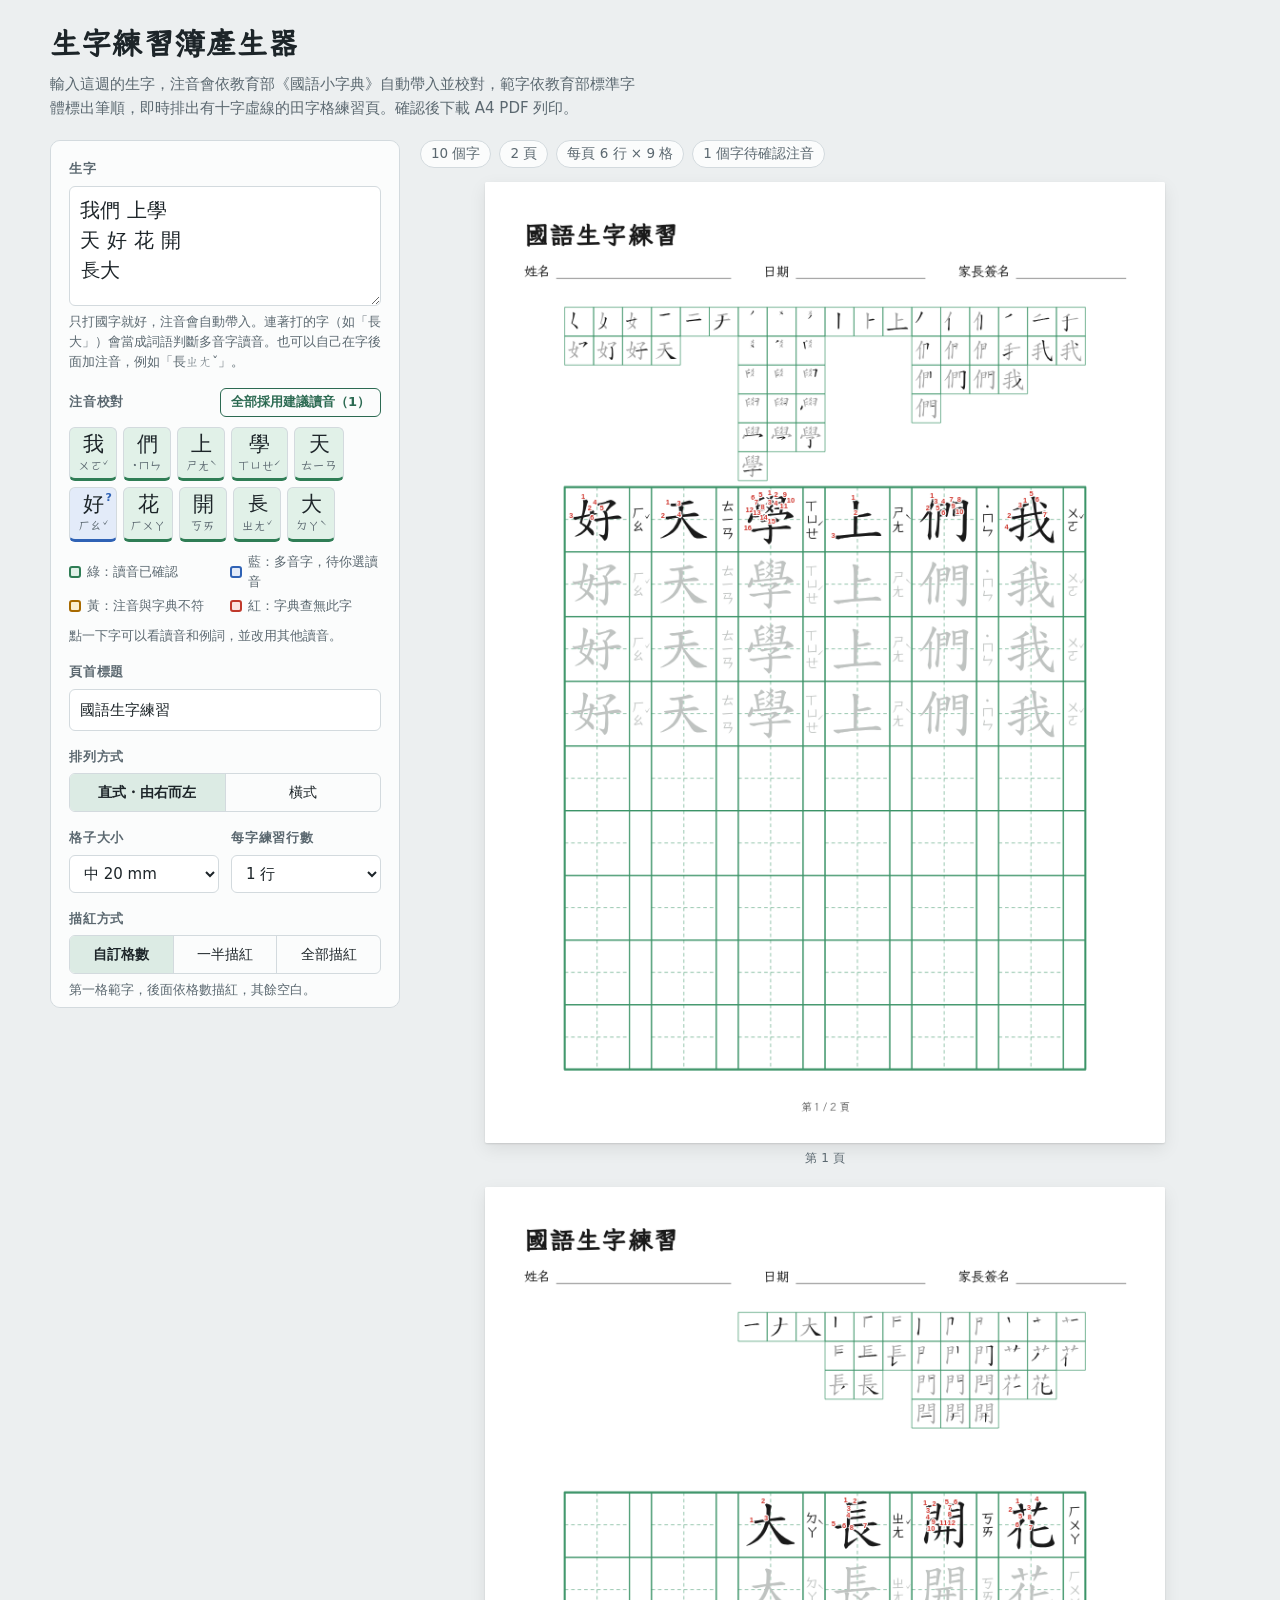
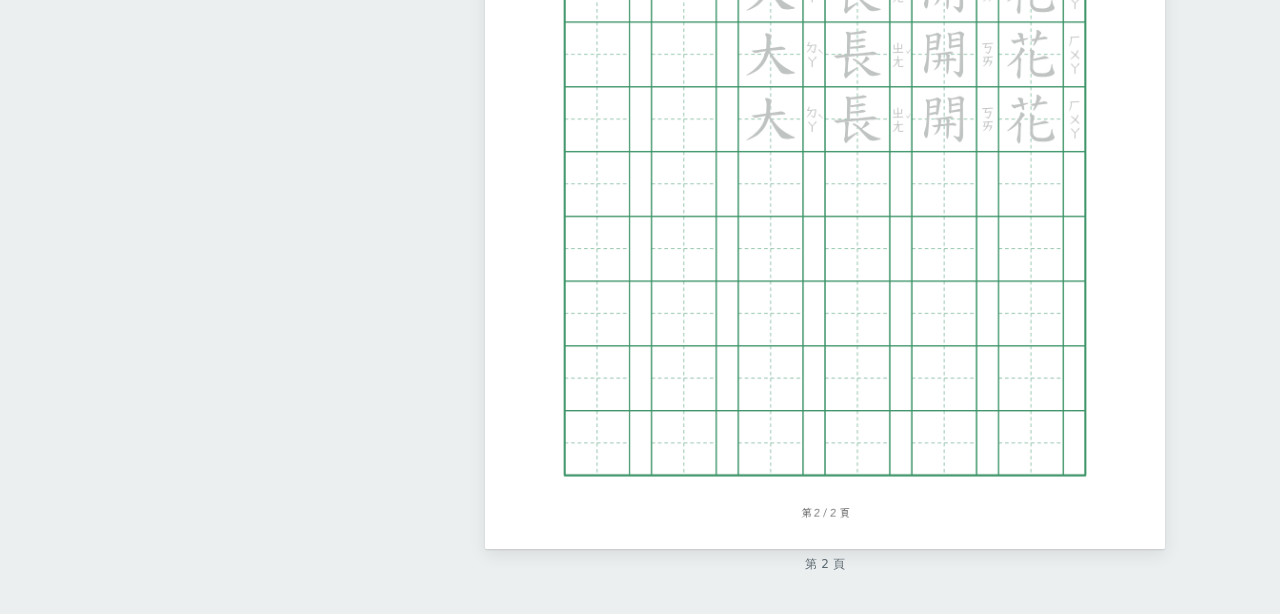
==== docs/index.html @ 9a00b160 "生字練習簿產生器：田字格、注音校對、筆順、離線 PWA - src/shengzi.html：頁面原始碼（田字格、描紅、注音校對、筆順、PDF/列印） - docs/：GitHub Pages 網站，" ====
<!doctype html>
<html lang="zh-Hant">
<head>
<meta charset="utf-8">
<meta name="viewport" content="width=device-width,initial-scale=1,viewport-fit=cover">
<title>生字練習簿產生器</title>
<meta name="theme-color" content="#2c6a52">
<meta name="description" content="輸入生字即自動校對注音並標出教育部標準筆順，產生田字格生字練習簿，可下載 PDF 列印。">
<link rel="manifest" href="manifest.webmanifest">
<link rel="icon" href="icons/icon-192.png">
<link rel="apple-touch-icon" href="icons/apple-touch-icon.png">
<meta name="apple-mobile-web-app-capable" content="yes">
<meta name="apple-mobile-web-app-title" content="生字練習簿">
<style>:root{color-scheme:light;padding-top:env(safe-area-inset-top,0px);padding-bottom:env(safe-area-inset-bottom,0px)}body{margin:0;font:14px system-ui,sans-serif}img{max-width:100%}[hidden]{display:none!important}</style>
<style>
@font-face{font-family:"LXGW WenKai TC";font-weight:400;src:url([data-uri]) format("woff2");unicode-range:U+9577}
@font-face{font-family:"LXGW WenKai TC";font-weight:400;src:url([data-uri]) format("woff2");unicode-range:U+570b}
@font-face{font-family:"LXGW WenKai TC";font-weight:400;src:url([data-uri]) format("woff2");unicode-range:U+8a9e}
@font-face{font-family:"LXGW WenKai TC";font-weight:400;src:url([data-uri]) format("woff2");unicode-range:U+59d3}
@font-face{font-family:"LXGW WenKai TC";font-weight:400;src:url([data-uri]) format("woff2");unicode-range:U+5668}
@font-face{font-family:"LXGW WenKai TC";font-weight:400;src:url([data-uri]) format("woff2");unicode-range:U+5b57,U+671f,U+7b2c}
@font-face{font-family:"LXGW WenKai TC";font-weight:400;src:url([data-uri]) format("woff2");unicode-range:U+540d,U+5bb6,U+751f}
@font-face{font-family:"LXGW WenKai TC";font-weight:400;src:url([data-uri]) format("woff2");unicode-range:U+20,U+2f,U+30,U+31,U+32,U+33,U+34,U+35,U+36,U+37,U+38,U+39,U+65e5}
@font-face{font-family:"LXGW WenKai TC";font-weight:400;src:url([data-uri]) format("woff2");unicode-range:U+9801}
@font-face{font-family:"LXGW WenKai TC";font-weight:400;src:url([data-uri]) format("woff2");unicode-range:U+7fd2}
@font-face{font-family:"LXGW WenKai TC";font-weight:400;src:url([data-uri]) format("woff2");unicode-range:U+7df4}
@font-face{font-family:"LXGW WenKai TC";font-weight:400;src:url([data-uri]) format("woff2");unicode-range:U+7c3d}
@font-face{font-family:"LXGW WenKai TC";font-weight:400;src:url([data-uri]) format("woff2");unicode-range:U+7522}
@font-face{font-family:"LXGW WenKai TC";font-weight:400;src:url([data-uri]) format("woff2");unicode-range:U+3127,U+3128,U+3129}
@font-face{font-family:"LXGW WenKai TC";font-weight:400;src:url([data-uri]) format("woff2");unicode-range:U+3105,U+3106,U+3107,U+3108,U+3109,U+310a,U+310b,U+310c,U+310d,U+310e,U+310f,U+3110,U+3111,U+3112,U+3113,U+3114,U+3115,U+3116,U+3117,U+3118,U+3119,U+311a,U+311b,U+311c,U+311d,U+311e,U+311f,U+3120,U+3121,U+3122,U+3123,U+3124,U+3125,U+3126}
@font-face{font-family:"LXGW WenKai TC";font-weight:400;src:url([data-uri]) format("woff2");unicode-range:U+2c7,U+2ca,U+2cb,U+2d9}
</style>
</head>
<body>
<style>
/* Layout: sticky settings panel on the left, stack of A4 page previews on the right; stacks to one column on phones */
:root {
  --bg: #eceff0;
  --panel: #fbfcfc;
  --ink: #1d2529;
  --muted: #5b6870;
  --line: #d3dade;
  --field: #ffffff;
  --accent: #2c6a52;
  --accent-ink: #ffffff;
  --accent-soft: #dcebe4;
  --warn: #9a4b1c;
  --ok: #2f7d55; --ok-soft: #e1f1e8;
  --poly: #2f62b5; --poly-soft: #e3ebf9;
  --mis: #a86a00; --mis-soft: #fbefd2;
  --bad: #c0392b; --bad-soft: #fbe3e0;
  --font-display: "LXGW WenKai TC", "BiauKai", "DFKai-SB", "KaiTi", serif;
  --font-body: "Noto Sans TC", "PingFang TC", "Microsoft JhengHei", system-ui, sans-serif;
}
@media (prefers-color-scheme: dark) {
  :root:not([data-theme="light"]) {
    --bg: #12171a; --panel: #1b2226; --ink: #e3e9ec; --muted: #9aa8b0; --line: #313b41;
    --field: #141a1d; --accent: #7cc3a3; --accent-ink: #0d1a14; --accent-soft: #23362e; --warn: #e3a172;
    --ok: #6cc596; --ok-soft: #1d3428; --poly: #84aaf0; --poly-soft: #1e2a40;
    --mis: #e8b44c; --mis-soft: #3a2f17; --bad: #f08a7e; --bad-soft: #3d2220;
    color-scheme: dark;
  }
}
:root[data-theme="dark"] {
  --bg: #12171a; --panel: #1b2226; --ink: #e3e9ec; --muted: #9aa8b0; --line: #313b41;
  --field: #141a1d; --accent: #7cc3a3; --accent-ink: #0d1a14; --accent-soft: #23362e; --warn: #e3a172;
  --ok: #6cc596; --ok-soft: #1d3428; --poly: #84aaf0; --poly-soft: #1e2a40;
  --mis: #e8b44c; --mis-soft: #3a2f17; --bad: #f08a7e; --bad-soft: #3d2220;
  color-scheme: dark;
}
* { box-sizing: border-box; }
body {
  background: var(--bg); color: var(--ink); font-family: var(--font-body); font-size: 15px; line-height: 1.6;
  padding-left: max(16px, env(safe-area-inset-left, 0px));
  padding-right: max(16px, env(safe-area-inset-right, 0px));
  padding-block: 20px 40px;
}
a { color: var(--accent); }
.wrap { max-width: 1180px; margin: 0 auto; display: flex; flex-direction: column; gap: 20px; }
header h1 { font-family: var(--font-display); font-size: 30px; font-weight: 700; margin: 0; letter-spacing: 0.04em; text-wrap: balance; }
header p { margin: 4px 0 0; color: var(--muted); max-width: 62ch; }
.layout { display: grid; grid-template-columns: 1fr; gap: 20px; align-items: start; }
@media (min-width: 900px) {
  .layout { grid-template-columns: 350px minmax(0, 1fr); }
  .panel { position: sticky; top: calc(env(safe-area-inset-top, 0px) + 16px); max-height: calc(100vh - 32px); overflow-y: auto; }
}
.panel { background: var(--panel); border: 1px solid var(--line); border-radius: 10px; padding: 18px; display: flex; flex-direction: column; gap: 16px; min-width: 0; }
.field { display: flex; flex-direction: column; gap: 6px; min-width: 0; }
.label { font-size: 13px; font-weight: 700; color: var(--muted); letter-spacing: 0.06em; }
.label-row { display: flex; justify-content: space-between; align-items: baseline; gap: 8px; }
.hint { font-size: 12.5px; color: var(--muted); margin: 0; }
textarea, input[type="text"], input[type="number"], select {
  font: inherit; color: var(--ink); background: var(--field); border: 1px solid var(--line); border-radius: 6px; padding: 8px 10px; width: 100%;
}
textarea { font-family: var(--font-display); font-size: 20px; line-height: 1.5; min-height: 120px; resize: vertical; }
textarea:focus-visible, input:focus-visible, select:focus-visible, button:focus-visible, .seg label:focus-within { outline: 2px solid var(--accent); outline-offset: 2px; }
.row2 { display: grid; grid-template-columns: 1fr 1fr; gap: 12px; }
.seg { display: flex; border: 1px solid var(--line); border-radius: 6px; overflow: hidden; }
.seg label { flex: 1; text-align: center; padding: 7px 4px; cursor: pointer; font-size: 14px; display: flex; align-items: center; justify-content: center; gap: 6px; }
.seg label + label { border-left: 1px solid var(--line); }
.seg input { position: absolute; opacity: 0; pointer-events: none; }
.seg label:has(input:checked) { background: var(--accent-soft); color: var(--ink); font-weight: 700; }
.dot { width: 11px; height: 11px; border-radius: 50%; display: inline-block; }
.check { display: flex; align-items: center; gap: 8px; cursor: pointer; font-size: 14px; }
.check input { width: 17px; height: 17px; accent-color: var(--accent); }
.btn {
  font: inherit; font-weight: 700; background: var(--accent); color: var(--accent-ink); border: 0; border-radius: 8px; padding: 11px 14px; cursor: pointer; font-size: 15px;
}
.btn:disabled { opacity: 0.55; cursor: progress; }
.actions { display: flex; gap: 10px; }
.actions .btn { flex: 1; }
.btn-alt { background: transparent; color: var(--accent); border: 1.5px solid var(--accent); }
#print-root { display: none; }
@media print {
  @page { size: A4; margin: 0; }
  :root, body { padding: 0 !important; margin: 0 !important; background: #ffffff !important; }
  .wrap { display: none !important; }
  #print-root { display: block; }
  #print-root img { display: block; width: 210mm; height: 297mm; }
  #print-root img:not(:last-child) { break-after: page; }
}
.btn-line { font: inherit; font-size: 13px; font-weight: 700; color: var(--accent); background: transparent; border: 1px solid var(--accent); border-radius: 6px; padding: 3px 10px; cursor: pointer; }
#dlmsg { font-size: 13px; margin: 0; min-height: 1.2em; color: var(--muted); }
#dlmsg.err { color: var(--warn); }

.s-ok { --st: var(--ok); --st-soft: var(--ok-soft); }
.s-poly { --st: var(--poly); --st-soft: var(--poly-soft); }
.s-mis { --st: var(--mis); --st-soft: var(--mis-soft); }
.s-bad { --st: var(--bad); --st-soft: var(--bad-soft); }
.checkbox-area { display: flex; flex-direction: column; gap: 10px; }
.zchips { display: flex; flex-wrap: wrap; gap: 6px; }
.zc {
  position: relative; display: inline-flex; flex-direction: column; align-items: center; min-width: 48px; padding: 4px 6px 3px;
  background: var(--st-soft); color: var(--ink); border: 1px solid var(--line); border-bottom: 3px solid var(--st); border-radius: 6px; cursor: pointer; font: inherit;
}
.zc b { font-family: var(--font-display); font-size: 21px; font-weight: 400; line-height: 1.2; }
.zc small { font-family: var(--font-display); font-size: 11.5px; color: var(--muted); min-height: 1.2em; }
.zc i { position: absolute; top: 1px; right: 4px; font-style: normal; font-size: 11px; font-weight: 700; color: var(--st); }
.zc[aria-pressed="true"] { outline: 2px solid var(--st); outline-offset: 1px; }
.legend { display: grid; grid-template-columns: 1fr 1fr; gap: 4px 10px; font-size: 12.5px; color: var(--muted); }
.legend span { display: flex; align-items: center; gap: 6px; }
.sw { width: 12px; height: 12px; border-radius: 3px; background: var(--st-soft); border: 2px solid var(--st); flex: none; }
.detail { border: 1px solid var(--line); border-left: 4px solid var(--st); border-radius: 6px; padding: 10px 12px; display: flex; flex-direction: column; gap: 8px; background: var(--field); }
.detail-head { display: flex; align-items: center; gap: 10px; }
.detail-head b { font-family: var(--font-display); font-size: 34px; font-weight: 400; line-height: 1; }
.detail-head strong { color: var(--st); font-size: 14px; }
.detail p { margin: 0; font-size: 13.5px; }
.readings { display: flex; flex-direction: column; gap: 6px; }
.rd { display: flex; align-items: baseline; gap: 10px; text-align: left; font: inherit; font-size: 13px; color: var(--ink); background: transparent; border: 1px solid var(--line); border-radius: 6px; padding: 6px 10px; cursor: pointer; }
.rd span:first-child { font-family: var(--font-display); font-size: 17px; min-width: 4.5em; }
.rd span:last-child { color: var(--muted); }
.rd.on { border-color: var(--st); background: var(--st-soft); font-weight: 700; }
.credit { font-size: 11.5px; color: var(--muted); margin: 0; }

.notice { margin: 0; padding: 10px 12px; border-radius: 8px; background: var(--mis-soft); color: var(--ink); font-size: 14px; border: 1px solid var(--line); }
.notice.err { background: var(--bad-soft); border-color: var(--bad); }
.tabs { display: flex; gap: 6px; position: sticky; top: env(safe-area-inset-top, 0px); z-index: 5; background: var(--bg); padding-block: 8px; margin-block: -8px; }
.tabs button { flex: 1; font: inherit; font-size: 15px; font-weight: 700; color: var(--muted); background: var(--panel); border: 1px solid var(--line); border-radius: 8px; padding: 9px 8px; cursor: pointer; }
.tabs button[aria-pressed="true"] { color: var(--accent-ink); background: var(--accent); border-color: var(--accent); }
body::before { content: ""; position: fixed; inset: 0 0 auto; height: env(safe-area-inset-top, 0px); z-index: 10; background: var(--bg); }
@media (max-width: 899px) {
  .layout[data-view="panel"] .preview { display: none; }
  .layout[data-view="preview"] .panel { display: none; }
}
@media (min-width: 900px) { .tabs { display: none; } }
.preview { display: flex; flex-direction: column; gap: 14px; min-width: 0; }
.status { display: flex; flex-wrap: wrap; gap: 8px; align-items: center; font-size: 13.5px; color: var(--muted); }
.chip { background: var(--panel); border: 1px solid var(--line); border-radius: 999px; padding: 2px 10px; font-variant-numeric: tabular-nums; }
#pages { display: flex; flex-direction: column; gap: 18px; align-items: center; }
.sheet { width: 100%; max-width: 680px; display: flex; flex-direction: column; gap: 6px; }
.sheet canvas { width: 100%; height: auto; display: block; background: #ffffff; border-radius: 2px; box-shadow: 0 1px 2px rgba(0,0,0,0.12), 0 6px 18px rgba(0,0,0,0.08); }
.sheet span { font-size: 12px; color: var(--muted); text-align: center; font-variant-numeric: tabular-nums; }
</style>

<div class="wrap">
  <header>
    <h1>生字練習簿產生器</h1>
    <p>輸入這週的生字，注音會依教育部《國語小字典》自動帶入並校對，範字依教育部標準字體標出筆順，即時排出有十字虛線的田字格練習頁。確認後下載 A4 PDF 列印。</p>
  </header>

  <p class="notice" id="notice">正在載入…如果這段文字一直沒有消失，代表目前的開啟方式沒有執行頁面程式（例如手機或 App 內的檔案預覽）。請把檔案存到電腦，用 Chrome、Edge 或 Safari 開啟。</p>
  <script>
    window.addEventListener('error', e => showProblem(e.message || String(e.error)));
    window.addEventListener('unhandledrejection', e => showProblem(e.reason && e.reason.message || String(e.reason)));
    function showProblem(msg) {
      var n = document.getElementById('notice');
      n.hidden = false;
      n.className = 'notice err';
      n.textContent = '頁面發生錯誤，預覽可能無法顯示。請截圖這段訊息給我：' + msg + '（' + navigator.userAgent + '）';
    }
  </script>

  <nav class="tabs" id="tabs" aria-label="切換畫面">
    <button type="button" data-view="panel" aria-pressed="true">設定</button>
    <button type="button" data-view="preview" aria-pressed="false" id="tab-preview">預覽</button>
  </nav>

  <div class="layout" id="layout" data-view="panel">
    <aside class="panel">
      <div class="field">
        <label class="label" for="chars">生字</label>
        <textarea id="chars" spellcheck="false"></textarea>
        <p class="hint">只打國字就好，注音會自動帶入。連著打的字（如「長大」）會當成詞語判斷多音字讀音。也可以自己在字後面加注音，例如「長ㄓㄤˇ」。</p>
      </div>

      <div class="field checkbox-area" id="check-area">
        <div class="label-row">
          <span class="label">注音校對</span>
          <button class="btn-line" id="apply-all" type="button" hidden></button>
        </div>
        <div class="zchips" id="zchips"></div>
        <div class="detail" id="detail" hidden></div>
        <div class="legend">
          <span class="s-ok"><i class="sw"></i>綠：讀音已確認</span>
          <span class="s-poly"><i class="sw"></i>藍：多音字，待你選讀音</span>
          <span class="s-mis"><i class="sw"></i>黃：注音與字典不符</span>
          <span class="s-bad"><i class="sw"></i>紅：字典查無此字</span>
        </div>
        <p class="hint" id="dict-msg">點一下字可以看讀音和例詞，並改用其他讀音。</p>
      </div>

      <div class="field">
        <label class="label" for="title">頁首標題</label>
        <input id="title" type="text" value="國語生字練習">
      </div>

      <div class="field">
        <span class="label">排列方式</span>
        <div class="seg">
          <label><input type="radio" name="dir" value="v" id="dir-v" checked>直式・由右而左</label>
          <label><input type="radio" name="dir" value="h" id="dir-h">橫式</label>
        </div>
      </div>

      <div class="row2">
        <div class="field">
          <label class="label" for="size">格子大小</label>
          <select id="size">
            <option value="24">大 24 mm</option>
            <option value="20" selected>中 20 mm</option>
            <option value="16">小 16 mm</option>
          </select>
        </div>
        <div class="field">
          <label class="label" for="repeat">每字練習行數</label>
          <select id="repeat">
            <option value="1" selected>1 行</option>
            <option value="2">2 行</option>
            <option value="3">3 行</option>
          </select>
        </div>
      </div>

      <div class="field">
        <span class="label">描紅方式</span>
        <div class="seg">
          <label><input type="radio" name="tmode" value="custom" id="t-custom" checked>自訂格數</label>
          <label><input type="radio" name="tmode" value="half" id="t-half">一半描紅</label>
          <label><input type="radio" name="tmode" value="all" id="t-all">全部描紅</label>
        </div>
        <p class="hint" id="tmode-hint"></p>
      </div>

      <div class="field">
        <span class="label">筆順</span>
        <div class="seg">
          <label><input type="radio" name="stroke" value="none" id="k-none">不顯示</label>
          <label><input type="radio" name="stroke" value="num" id="k-num">標序號</label>
          <label><input type="radio" name="stroke" value="grid" id="k-grid">分解格</label>
          <label><input type="radio" name="stroke" value="both" id="k-both" checked>兩者</label>
        </div>
        <p class="hint" id="stroke-hint"></p>
      </div>

      <div class="row2">
        <div class="field" id="trace-field">
          <label class="label" for="trace">描紅格數</label>
          <input id="trace" type="number" min="0" max="12" value="3">
        </div>
        <div class="field">
          <span class="label">注音欄</span>
          <label class="check"><input type="checkbox" id="zhuyin" checked>附注音欄</label>
        </div>
      </div>

      <div class="field">
        <span class="label">格線顏色</span>
        <div class="seg">
          <label><input type="radio" name="color" value="green" id="c-green" checked><span class="dot" style="background:#3c9468"></span>綠</label>
          <label><input type="radio" name="color" value="red" id="c-red"><span class="dot" style="background:#cf5d55"></span>紅</label>
          <label><input type="radio" name="color" value="gray" id="c-gray"><span class="dot" style="background:#8a8f8c"></span>灰</label>
        </div>
      </div>

      <div class="actions">
        <button class="btn" id="pdf" type="button">下載 PDF（A4）</button>
        <button class="btn btn-alt" id="print" type="button" hidden>直接列印</button>
      </div>
      <p id="dlmsg" role="status"></p>
      <p class="credit">注音與例詞資料：教育部《國語小字典》開放資料（2026-09-29 版），依 <a href="https://language.moe.gov.tw/001/Upload/Files/site_content/M0001/respub/index.html" target="_blank" rel="noopener">CC BY-ND 3.0 TW</a> 授權使用。筆順資料：g0v <a href="https://github.com/g0v/zh-stroke-data" target="_blank" rel="noopener">zh-stroke-data</a>，取自教育部常用國字標準字體筆順學習網（CC0）。</p>
      <p class="hint" id="offline-msg" hidden></p>
    </aside>

    <section class="preview">
      <div class="status" id="status"></div>
      <div id="pages"></div>
    </section>
  </div>
</div>

<div id="print-root"></div>

<script src="vendor/jspdf.umd.min.js"></script>
<script>
const $ = id => document.getElementById(id);
const PAGE = { w: 210, h: 297, m: 12, head: 24, foot: 8 };
const GRID_COLORS = { green: '#3c9468', red: '#cf5d55', gray: '#8a8f8c' };
const MODEL_INK = '#1a1a1a';
const TRACE_INK = '#bfc3c1';
const KAI = '"LXGW WenKai TC","BiauKai","DFKai-SB","KaiTi",serif';
const SAMPLE = '我們 上學\n天 好 花 開\n長大';
const STORE_KEY = 'shengzi-v1';
const LOOKUP_URL = 'https://dict.concised.moe.edu.tw/search.jsp?md=1&word=';
const ORDER_INK = '#d0342c';
const DONE_INK = '#a6a6a6';
const NUM_FONT = '"Noto Sans TC",Arial,sans-serif';
const SHARDS = 200;
const GLYPH = 0.86;

const DICT_ZIP = 'data/dict_mini_2019_20260929.zip';
const OFFLINE = !!document.getElementById('data-dict-zip');

async function unzip(bytes, want) {
  const dv = new DataView(bytes.buffer, bytes.byteOffset, bytes.byteLength);
  let end = bytes.length - 22;
  while (end >= 0 && dv.getUint32(end, true) !== 0x06054b50) end--;
  if (end < 0) throw new Error('zip');
  const out = new Map();
  const dec = new TextDecoder();
  let p = dv.getUint32(end + 16, true);
  for (let i = dv.getUint16(end + 10, true); i > 0; i--) {
    const method = dv.getUint16(p + 10, true);
    const size = dv.getUint32(p + 20, true);
    const nameLen = dv.getUint16(p + 28, true);
    const local = dv.getUint32(p + 42, true);
    const name = dec.decode(bytes.subarray(p + 46, p + 46 + nameLen));
    p += 46 + nameLen + dv.getUint16(p + 30, true) + dv.getUint16(p + 32, true);
    if (!want(name)) continue;
    const start = local + 30 + dv.getUint16(local + 26, true) + dv.getUint16(local + 28, true);
    const data = bytes.subarray(start, start + size);
    out.set(name, method === 0 ? data
      : new Uint8Array(await new Response(new Blob([data]).stream().pipeThrough(new DecompressionStream('deflate-raw'))).arrayBuffer()));
  }
  return out;
}

async function readSheet(xlsx) {
  const files = await unzip(xlsx, n => n === 'xl/sharedStrings.xml' || n === 'xl/worksheets/sheet1.xml');
  const xml = n => new DOMParser().parseFromString(new TextDecoder().decode(files.get(n)), 'application/xml');
  const shared = [...xml('xl/sharedStrings.xml').getElementsByTagName('si')].map(si => si.textContent);
  const rows = [];
  for (const row of xml('xl/worksheets/sheet1.xml').getElementsByTagName('row')) {
    const r = {};
    for (const c of row.getElementsByTagName('c')) {
      const v = c.getElementsByTagName('v')[0];
      const text = c.getAttribute('t') === 's' ? shared[Number(v.textContent)] : c.textContent;
      r[c.getAttribute('r').replace(/\d+/g, '')] = text;
    }
    rows.push(r);
  }
  return rows.slice(1);
}

async function loadDict() {
  const e = document.getElementById('data-dict-zip');
  const bytes = e
    ? Uint8Array.from(atob(e.textContent.trim()), c => c.charCodeAt(0))
    : new Uint8Array(await (await fetch(DICT_ZIP).then(r => { if (!r.ok) throw new Error(r.status); return r; })).arrayBuffer());
  const outer = await unzip(bytes, n => n.endsWith('.xlsx'));
  return buildDict(await readSheet([...outer.values()][0]));
}

async function getJSON(id, url) {
  const e = document.getElementById(id);
  if (e) return JSON.parse(e.textContent);
  if (OFFLINE) return {};
  const r = await fetch(url);
  if (!r.ok) throw new Error(r.status);
  return r.json();
}

const shardData = new Map();
const shardPending = new Map();
let strokeFailed = false;
let strokeWait = null;
const pathCache = new Map();

function strokeOf(ch) {
  const d = shardData.get(ch.codePointAt(0) % SHARDS);
  return d ? (d[ch] || null) : undefined;
}

function loadStrokes(chars) {
  const ids = [...new Set(chars.map(c => c.codePointAt(0) % SHARDS))].filter(i => !shardData.has(i));
  return Promise.all(ids.map(i => {
    if (!shardPending.has(i)) {
      shardPending.set(i, getJSON('data-s' + i, `strokes/s${i}.json`)
        .then(j => { shardData.set(i, j); })
        .catch(() => { shardData.set(i, {}); strokeFailed = true; }));
    }
    return shardPending.get(i);
  }));
}

function path(d) {
  let p = pathCache.get(d);
  if (!p) { p = new Path2D(d); pathCache.set(d, p); }
  return p;
}

function drawStrokes(ctx, strokes, x, y, size, upto, ink, curInk) {
  const pad = size * (1 - GLYPH) / 2;
  const k = size * GLYPH / 1024;
  ctx.save();
  ctx.translate(x + pad, y + pad);
  ctx.scale(k, k);
  for (let i = 0; i < upto; i++) {
    ctx.fillStyle = curInk && i === upto - 1 ? curInk : ink;
    ctx.fill(path(strokes[i][0]));
  }
  ctx.restore();
}

function drawOrder(ctx, strokes, x, y, size) {
  const pad = size * (1 - GLYPH) / 2;
  const k = size * GLYPH / 1024;
  const fs = Math.max(size * 0.11, 1.8);
  ctx.font = `700 ${fs}px ${NUM_FONT}`;
  ctx.textAlign = 'center';
  ctx.textBaseline = 'middle';
  ctx.lineJoin = 'round';
  const placed = [];
  strokes.forEach(([, sx, sy], i) => {
    let px = x + pad + sx * k - fs * 0.35;
    const py = y + pad + sy * k - fs * 0.35;
    for (let t = 0; t < 4 && placed.some(([qx, qy]) => Math.hypot(qx - px, qy - py) < fs * 0.85); t++) px += fs * 0.85;
    placed.push([px, py]);
    ctx.lineWidth = fs * 0.32;
    ctx.strokeStyle = '#ffffff';
    ctx.strokeText(String(i + 1), px, py);
    ctx.fillStyle = ORDER_INK;
    ctx.fillText(String(i + 1), px, py);
  });
}

// #logic-start
const HAN = /[㐀-鿿豈-﫿]/;
const ZY = /[ㄅ-ㄯㆠ-ㆿˊˇˋ˙ˉ]/;
const TONES = 'ˊˇˋ';

function normZy(zy) {
  const s = [...zy.replace(/ˉ/g, '')];
  const tone = s.find(c => TONES.includes(c)) || '';
  const base = s.filter(c => !TONES.includes(c) && c !== '˙').join('');
  return base ? (s.includes('˙') ? '˙' : '') + base + tone : '';
}

function parse(text) {
  const items = [];
  let cur = null;
  for (let i = 0; i < text.length; i++) {
    const ch = text[i];
    if (HAN.test(ch)) { cur = { ch, pos: i, typed: '', zs: i + 1, ze: i + 1 }; items.push(cur); }
    else if (ZY.test(ch) && cur) { if (!cur.typed) cur.zs = i; cur.typed += ch; cur.ze = i + 1; }
  }
  return items;
}

function dictTokens(text) {
  return (text || '').split('&&').filter(Boolean).map(seg =>
    HAN.test(seg[0]) && /[ㄅ-ㄯ˙]/.test(seg[1] || '') ? [seg[0], normZy(seg.slice(1))] : [null, seg]);
}

function buildDict(rows) {
  const readings = new Map();
  const freq = new Map();
  const bigram = new Map();
  const bump = (m, k) => m.set(k, (m.get(k) || 0) + 1);
  for (const { A: ch, E: rawZy, F: expl } of rows) {
    if (!ch || !rawZy) continue;
    const zy = normZy(rawZy);
    const seq = dictTokens(expl);
    const plain = seq.map(([c, seg]) => c || seg).join('');
    const examples = [];
    for (const m of plain.matchAll(/「(.*?)」/g)) {
      const q = m[1].replace(/^[。，！？、 ]+|[。，！？、 ]+$/g, '');
      const n = [...q].length;
      if (q.includes(ch) && n > 1 && n <= 6 && !examples.includes(q)) examples.push(q);
      if (examples.length === 2) break;
    }
    if (!readings.has(ch)) readings.set(ch, new Map());
    if (!readings.get(ch).has(zy)) readings.get(ch).set(zy, examples);
    seq.forEach(([c, z], i) => {
      if (!c) return;
      bump(freq, c + z);
      const next = seq[i + 1];
      if (!next || !next[0]) return;
      const word = c + next[0];
      if (!bigram.has(word)) bigram.set(word, new Map());
      bump(bigram.get(word), '0' + z);
      bump(bigram.get(word), '1' + next[1]);
    });
  }

  const ordered = new Map();
  for (const [ch, r] of readings) {
    const zs = [...r.keys()].sort((x, y) => (freq.get(ch + y) || 0) - (freq.get(ch + x) || 0));
    ordered.set(ch, zs.map(zy => ({ zy, ex: r.get(zy).join('、') })));
  }
  const ctx = new Map();
  for (const [word, cnt] of bigram) {
    for (const pos of [0, 1]) {
      const c = word[pos];
      const rs = readings.get(c);
      if (!rs || rs.size < 2) continue;
      const votes = [...cnt].filter(([k]) => k[0] === String(pos) && rs.has(k.slice(1)))
        .map(([k, n]) => [n, k.slice(1)]).sort((x, y) => y[0] - x[0]);
      if (votes.length && (votes.length === 1 || votes[0][0] >= 2 * votes[1][0])) {
        if (!ctx.has(c)) ctx.set(c, new Map());
        ctx.get(c).set(word, votes[0][1]);
      }
    }
  }
  return {
    readings: ch => ordered.get(ch) || null,
    ctxReading: (ch, word) => ctx.get(ch)?.get(word) || null,
  };
}

function resolve(items, dict) {
  return items.map((it, i) => {
    const typed = normZy(it.typed);
    const base = { ...it, typedNorm: typed, readings: null, use: typed, status: 'none', note: '', suggest: '' };
    if (!dict) return base;
    const rs = dict.readings(it.ch);
    if (!rs) return { ...base, status: 'bad', note: '《國語小字典》查無此字，可能是簡體字、異體字或錯字。' };
    base.readings = rs;
    if (typed && rs.some(r => r.zy === typed)) return { ...base, status: 'ok', note: '注音與字典相符。' };

    let pick = null, word = '';
    if (rs.length > 1) {
      const next = items[i + 1], prev = items[i - 1];
      const words = [];
      if (next && next.pos === it.pos + 1) words.push(it.ch + next.ch);
      if (prev && prev.pos === it.pos - 1) words.push(prev.ch + it.ch);
      for (const w of words) { pick = dict.ctxReading(it.ch, w); if (pick) { word = w; break; } }
    }
    const suggest = pick || rs[0].zy;
    const why = pick ? `依詞語「${word}」判讀為 ${suggest}` : `先用最常見的讀音 ${suggest}`;

    if (typed) return { ...base, status: 'mis', suggest, note: `你輸入的「${typed}」不是字典裡的讀音。建議：${suggest}。` };
    if (rs.length === 1) return { ...base, status: 'ok', use: suggest, note: '只有一個讀音，已自動帶入。' };
    if (pick) return { ...base, status: 'ok', use: suggest, note: `多音字，${why}。` };
    return { ...base, status: 'poly', use: suggest, suggest, note: `多音字，單獨一個字無法判斷，${why}。請確認是不是這個讀音。` };
  });
}

function writeZy(text, item, zy) {
  return text.slice(0, item.zs) + zy + text.slice(item.ze);
}
// #logic-end

let DICT = null;
let dictState = 'loading';
let resolved = [];
let selected = -1;

function readOpts() {
  return {
    text: $('chars').value,
    title: $('title').value.trim(),
    vertical: $('dir-v').checked,
    cell: Number($('size').value),
    trace: Math.max(0, Math.min(12, Number($('trace').value) || 0)),
    traceMode: document.querySelector('input[name="tmode"]:checked').value,
    repeat: Number($('repeat').value),
    stroke: document.querySelector('input[name="stroke"]:checked').value,
    zhuyin: $('zhuyin').checked,
    color: document.querySelector('input[name="color"]:checked').value,
  };
}

function plan(o, items) {
  const strip = o.zhuyin ? o.cell * 0.34 : 0;
  const unitW = o.cell + strip;
  const areaW = PAGE.w - PAGE.m * 2;
  const areaH = PAGE.h - PAGE.m * 2 - PAGE.head - PAGE.foot;
  const g = { strip, unitW, b: 0, dH: 0, laneH: o.cell };
  const grid = o.stroke === 'grid' || o.stroke === 'both';
  const maxS = grid ? Math.max(0, ...items.map(r => strokeOf(r.ch)?.length || 0)) : 0;
  if (o.vertical) {
    if (maxS) { g.b = unitW / 3; g.dH = Math.ceil(maxS / 3) * g.b + 2; }
    g.lanes = Math.floor(areaW / unitW);
    g.len = Math.max(1, Math.floor((areaH - g.dH) / o.cell));
    g.gw = g.lanes * unitW;
    g.gh = g.dH + g.len * o.cell;
  } else {
    g.len = Math.floor(areaW / unitW);
    g.gw = g.len * unitW;
    if (maxS) { g.b = Math.min(o.cell * 0.42, g.gw / maxS); g.laneH = o.cell + g.b + 1.5; }
    g.lanes = Math.floor(areaH / g.laneH);
    g.gh = g.lanes * g.laneH;
  }
  g.x0 = PAGE.m + (areaW - g.gw) / 2;
  g.y0 = PAGE.m + PAGE.head + (areaH - g.gh) / 2;

  const lanes = [];
  for (const item of items) for (let r = 0; r < o.repeat; r++) lanes.push({ item, model: r === 0 });
  const pages = [];
  for (let i = 0; i < lanes.length; i += g.lanes) pages.push(lanes.slice(i, i + g.lanes));
  if (!pages.length) pages.push([]);
  g.pages = pages;
  g.count = items.length;
  return g;
}

function unitPos(o, g, lane, k) {
  if (o.vertical) return { x: g.x0 + g.gw - (lane + 1) * g.unitW, y: g.y0 + g.dH + k * o.cell };
  return { x: g.x0 + k * g.unitW, y: g.y0 + lane * g.laneH + g.laneH - o.cell };
}

function stepPos(o, g, lane, i) {
  if (o.vertical) return { x: g.x0 + g.gw - (lane + 1) * g.unitW + (i % 3) * g.b, y: g.y0 + Math.floor(i / 3) * g.b };
  return { x: g.x0 + i * g.b, y: g.y0 + lane * g.laneH };
}

function drawUnit(ctx, x, y, c, strip, color) {
  ctx.strokeStyle = color;
  ctx.setLineDash([]);
  ctx.lineWidth = 0.3;
  ctx.strokeRect(x, y, c, c);
  if (strip) ctx.strokeRect(x + c, y, strip, c);
  ctx.lineWidth = 0.16;
  ctx.setLineDash([1.1, 0.9]);
  ctx.beginPath();
  ctx.moveTo(x + c / 2, y); ctx.lineTo(x + c / 2, y + c);
  ctx.moveTo(x, y + c / 2); ctx.lineTo(x + c, y + c / 2);
  ctx.stroke();
  ctx.setLineDash([]);
}

function drawChar(ctx, ch, x, y, c, ink) {
  ctx.font = `${c * 0.8}px ${KAI}`;
  ctx.fillStyle = ink;
  ctx.textAlign = 'center';
  ctx.textBaseline = 'alphabetic';
  const ref = ctx.measureText('國');
  const off = (ref.actualBoundingBoxAscent - ref.actualBoundingBoxDescent) / 2;
  ctx.fillText(ch, x + c / 2, y + c / 2 + off);
}

function drawZhuyin(ctx, zy, x, y, c, strip, ink) {
  let light = false, tone = '';
  const syms = [];
  for (const z of zy) {
    if (z === '˙') light = true;
    else if (TONES.includes(z)) tone = z;
    else syms.push(z);
  }
  if (!syms.length) return;
  const n = syms.length + (light ? 0.7 : 0);
  const fs = Math.min(strip * 0.6, (c * 0.86) / n);
  const cx = x + c + strip * (tone ? 0.4 : 0.5);
  const top = y + c / 2 - (n * fs) / 2 + (light ? 0.7 * fs : 0) + fs / 2;
  ctx.fillStyle = ink;
  ctx.textAlign = 'center';
  ctx.textBaseline = 'middle';
  ctx.font = `${fs}px ${KAI}`;
  syms.forEach((z, i) => ctx.fillText(z, cx, top + i * fs));
  if (light) ctx.fillText('˙', cx, top - fs * 0.75);
  if (tone) {
    ctx.font = `${fs * 0.85}px ${KAI}`;
    const ty = syms.length > 1 ? top + (syms.length - 1.5) * fs : top - fs * 0.25;
    ctx.fillText(tone, x + c + strip * 0.82, ty);
  }
}

function drawHeader(ctx, o, pageNo, total) {
  ctx.fillStyle = MODEL_INK;
  ctx.textBaseline = 'alphabetic';
  ctx.textAlign = 'left';
  ctx.font = `700 7.5px ${KAI}`;
  ctx.fillText(o.title || '生字練習', PAGE.m, PAGE.m + 7);

  ctx.font = `4.2px ${KAI}`;
  ctx.strokeStyle = '#555';
  ctx.lineWidth = 0.2;
  const y = PAGE.m + 17;
  const fields = [['姓名', PAGE.m, 76], ['日期', 86, 136], ['家長簽名', 146, PAGE.w - PAGE.m]];
  for (const [label, x1, x2] of fields) {
    ctx.fillText(label, x1, y);
    const lx = x1 + ctx.measureText(label).width + 2;
    ctx.beginPath(); ctx.moveTo(lx, y + 0.8); ctx.lineTo(x2, y + 0.8); ctx.stroke();
  }

  ctx.textAlign = 'center';
  ctx.fillStyle = '#666';
  ctx.font = `3.4px ${KAI}`;
  ctx.fillText(`第 ${pageNo} / ${total} 頁`, PAGE.w / 2, PAGE.h - PAGE.m + 2);
}

function traceLimit(o, g) {
  if (o.traceMode === 'all') return g.len - 1;
  if (o.traceMode === 'half') return Math.ceil(g.len / 2) - 1;
  return o.trace;
}

function drawPage(ctx, o, g, pageIdx, s) {
  ctx.save();
  ctx.scale(s, s);
  ctx.fillStyle = '#ffffff';
  ctx.fillRect(0, 0, PAGE.w, PAGE.h);
  drawHeader(ctx, o, pageIdx + 1, g.pages.length);

  const color = GRID_COLORS[o.color];
  const lanes = g.pages[pageIdx];
  const limit = traceLimit(o, g);
  const numbers = o.stroke === 'num' || o.stroke === 'both';
  for (let lane = 0; lane < g.lanes; lane++) {
    const entry = lanes[lane];
    const strokes = entry && entry.model ? strokeOf(entry.item.ch) : null;
    for (let k = 0; k < g.len; k++) {
      const { x, y } = unitPos(o, g, lane, k);
      drawUnit(ctx, x, y, o.cell, g.strip, color);
      if (!entry || !entry.model || k > limit) continue;
      const ink = k === 0 ? MODEL_INK : TRACE_INK;
      if (strokes) drawStrokes(ctx, strokes, x, y, o.cell, strokes.length, ink);
      else drawChar(ctx, entry.item.ch, x, y, o.cell, ink);
      if (k === 0 && strokes && numbers) drawOrder(ctx, strokes, x, y, o.cell);
      if (g.strip && entry.item.use) drawZhuyin(ctx, entry.item.use, x, y, o.cell, g.strip, ink);
    }
    if (g.b && strokes) {
      strokes.forEach((_, i) => {
        const p = stepPos(o, g, lane, i);
        ctx.strokeStyle = color;
        ctx.lineWidth = 0.2;
        ctx.strokeRect(p.x, p.y, g.b, g.b);
        drawStrokes(ctx, strokes, p.x, p.y, g.b, i + 1, DONE_INK, MODEL_INK);
      });
    }
  }
  ctx.strokeStyle = color;
  ctx.lineWidth = 0.6;
  if (o.vertical) ctx.strokeRect(g.x0, g.y0 + g.dH, g.gw, g.len * o.cell);
  else for (let lane = 0; lane < g.lanes; lane++) ctx.strokeRect(g.x0, g.y0 + lane * g.laneH + g.laneH - o.cell, g.gw, o.cell);
  ctx.restore();
}

const TMODE_HINT = {
  custom: '第一格範字，後面依格數描紅，其餘空白。',
  half: '前半段是範字加描紅，後半段只有田字格。',
  all: '整行都有字，第一格範字，其餘全部描紅。',
};
const STROKE_HINT = {
  none: '範字照教育部標準字形畫，不標筆順。',
  num: '範字每一筆的起筆處標紅色序號。',
  grid: '每個字上方加一排小格，一筆一筆加上去，新加的一筆是黑色。',
  both: '範字標紅色序號，上方再加筆順分解格。',
};
const STATUS = {
  ok: { cls: 's-ok', label: '讀音已確認', mark: '' },
  poly: { cls: 's-poly', label: '多音字', mark: '?' },
  mis: { cls: 's-mis', label: '注音與字典不符', mark: '!' },
  bad: { cls: 's-bad', label: '字典查無此字', mark: '×' },
  none: { cls: '', label: '', mark: '' },
};

function el(tag, cls, text) {
  const e = document.createElement(tag);
  if (cls) e.className = cls;
  if (text != null) e.textContent = text;
  return e;
}

function renderCheck() {
  const host = $('zchips');
  host.replaceChildren();
  if (selected >= resolved.length) selected = -1;
  resolved.forEach((r, i) => {
    const st = STATUS[r.status];
    const b = el('button', 'zc ' + st.cls);
    b.type = 'button';
    b.setAttribute('aria-pressed', String(i === selected));
    b.title = st.label;
    b.append(el('b', '', r.ch), el('small', '', r.use || '—'));
    if (st.mark) b.append(el('i', '', st.mark));
    b.addEventListener('click', () => { selected = selected === i ? -1 : i; renderCheck(); });
    host.append(b);
  });

  const fixable = resolved.filter(r => r.status === 'poly' || r.status === 'mis');
  $('apply-all').hidden = !fixable.length;
  $('apply-all').textContent = `全部採用建議讀音（${fixable.length}）`;

  const msg = $('dict-msg');
  if (dictState === 'loading') msg.textContent = '字典載入中…';
  else if (dictState === 'failed') msg.textContent = '字典沒有載入，目前不會校對注音，只使用你輸入的注音。請重新整理頁面再試。';
  else if (!resolved.length) msg.textContent = '輸入生字後，這裡會列出每個字的注音校對結果。';
  else msg.textContent = '點一下字可以看讀音和例詞，並改用其他讀音。';

  renderDetail();
}

function renderDetail() {
  const box = $('detail');
  const r = resolved[selected];
  if (!r || r.status === 'none') { box.hidden = true; return; }
  const st = STATUS[r.status];
  box.className = 'detail ' + st.cls;
  box.hidden = false;
  const head = el('div', 'detail-head');
  head.append(el('b', '', r.ch), el('strong', '', st.label));
  const st2 = strokeOf(r.ch);
  const strokeNote = st2 ? `筆順：共 ${st2.length} 畫。` : st2 === null ? '沒有筆順資料，範字改用字型顯示，不標筆順。' : '筆順資料載入中…';
  const parts = [head, el('p', '', r.note), el('p', '', strokeNote)];

  if (r.readings) {
    const list = el('div', 'readings');
    for (const rd of r.readings) {
      const b = el('button', 'rd' + (rd.zy === r.use ? ' on' : ''));
      b.type = 'button';
      b.append(el('span', '', rd.zy), el('span', '', rd.ex ? '例：' + rd.ex : ''));
      b.addEventListener('click', () => applyZy(selected, rd.zy));
      list.append(b);
    }
    parts.push(list);
  }
  const a = el('a', '', `到教育部《國語辭典簡編本》查「${r.ch}」`);
  a.href = LOOKUP_URL + encodeURIComponent(r.ch);
  a.target = '_blank';
  a.rel = 'noopener';
  const p = el('p');
  p.append(a);
  parts.push(p);
  box.replaceChildren(...parts);
}

function setText(text) {
  $('chars').value = text;
  schedule();
}

function applyZy(idx, zy) {
  const it = parse($('chars').value)[idx];
  if (!it) return;
  setText(writeZy($('chars').value, it, zy));
}

function applyAll() {
  let text = $('chars').value;
  const items = parse(text);
  for (let i = resolved.length - 1; i >= 0; i--) {
    const r = resolved[i];
    if ((r.status === 'poly' || r.status === 'mis') && items[i]) text = writeZy(text, items[i], r.suggest);
  }
  setText(text);
}

function renderPreview() {
  const o = readOpts();
  resolved = resolve(parse(o.text), DICT);
  if (!strokeWait && resolved.some(r => strokeOf(r.ch) === undefined)) {
    strokeWait = loadStrokes(resolved.map(r => r.ch)).finally(() => { strokeWait = null; renderPreview(); });
  }
  const g = plan(o, resolved);
  $('trace-field').hidden = o.traceMode !== 'custom';
  $('tmode-hint').textContent = TMODE_HINT[o.traceMode];
  $('stroke-hint').textContent = strokeFailed ? '部分筆順資料沒有載入，那些字改用字型顯示。請重新整理頁面再試。' : STROKE_HINT[o.stroke];
  renderCheck();

  const dpr = Math.min(window.devicePixelRatio || 1, 2);
  const s = 3.4 * dpr;
  const host = $('pages');
  host.replaceChildren();
  g.pages.forEach((_, i) => {
    const wrap = el('div', 'sheet');
    const cv = document.createElement('canvas');
    cv.width = Math.round(PAGE.w * s);
    cv.height = Math.round(PAGE.h * s);
    cv.setAttribute('aria-label', `練習簿第 ${i + 1} 頁預覽`);
    drawPage(cv.getContext('2d'), o, g, i, s);
    wrap.append(cv, el('span', '', `第 ${i + 1} 頁`));
    host.append(wrap);
  });

  const per = o.vertical ? `每頁 ${g.lanes} 行 × ${g.len} 格` : `每頁 ${g.lanes} 列 × ${g.len} 格`;
  const todo = resolved.filter(r => r.status !== 'ok' && r.status !== 'none').length;
  const noStroke = resolved.filter(r => strokeOf(r.ch) === null).length;
  const chips = g.count
    ? [`${g.count} 個字`, `${g.pages.length} 頁`, per, ...(todo ? [`${todo} 個字待確認注音`] : []), ...(noStroke ? [`${noStroke} 個字沒有筆順資料`] : [])]
    : ['尚未輸入生字，下方是空白練習頁', per];
  $('status').replaceChildren(...chips.map(t => el('span', 'chip', t)));
  $('tab-preview').textContent = `預覽（${g.pages.length} 頁）`;
}

async function ensureFonts() {
  const o = readOpts();
  const text = o.text + o.title + '國姓名日期家長簽名第頁生字練習ˊˇˋ˙' + resolved.map(r => r.use).join('');
  try { await document.fonts.load(`40px "LXGW WenKai TC"`, text); } catch (e) {}
}

let timer = 0;
function schedule() {
  clearTimeout(timer);
  timer = setTimeout(async () => { save(); renderPreview(); await ensureFonts(); renderPreview(); }, 120);
}

function save() {
  try { localStorage.setItem(STORE_KEY, JSON.stringify(readOpts())); } catch (e) {}
}

function restore() {
  let o = null;
  try { o = JSON.parse(localStorage.getItem(STORE_KEY)); } catch (e) {}
  $('chars').value = o?.text ?? SAMPLE;
  if (!o) return;
  $('title').value = o.title || '國語生字練習';
  $(o.vertical ? 'dir-v' : 'dir-h').checked = true;
  $('size').value = String(o.cell);
  $('trace').value = o.trace;
  const tm = $('t-' + (o.traceMode || 'custom')); if (tm) tm.checked = true;
  $('repeat').value = String(o.repeat);
  const sk = $('k-' + (o.stroke || 'both')); if (sk) sk.checked = true;
  $('zhuyin').checked = o.zhuyin;
  const c = $('c-' + o.color); if (c) c.checked = true;
}

const downloadsReady = window.claude?.use ? window.claude.use('downloads').catch(() => null) : Promise.resolve(null);
const CAN_PRINT = window.self === window.top;

function setMsg(text, isErr) {
  $('dlmsg').textContent = text;
  $('dlmsg').classList.toggle('err', !!isErr);
}

async function preparePages() {
  await ensureFonts();
  const o = readOpts();
  const items = resolve(parse(o.text), DICT);
  await loadStrokes(items.map(r => r.ch));
  return { o, g: plan(o, items) };
}

function* pageCanvases(o, g) {
  const s = 9;
  const cv = document.createElement('canvas');
  cv.width = PAGE.w * s;
  cv.height = PAGE.h * s;
  const ctx = cv.getContext('2d');
  for (let i = 0; i < g.pages.length; i++) {
    ctx.setTransform(1, 0, 0, 1, 0, 0);
    drawPage(ctx, o, g, i, s);
    yield cv;
  }
}

function saveBlob(blob, name) {
  const a = document.createElement('a');
  a.href = URL.createObjectURL(blob);
  a.download = name;
  document.body.append(a);
  a.click();
  a.remove();
  setTimeout(() => URL.revokeObjectURL(a.href), 10000);
}

async function exportPdf() {
  const btn = $('pdf');
  btn.disabled = true;
  setMsg('正在產生 PDF…');
  try {
    const downloads = await downloadsReady;
    if (!downloads && window.claude) { setMsg('這個檢視無法下載檔案，請在 claude.ai 開啟這個頁面。', true); return; }
    if (!window.jspdf) { setMsg('PDF 元件沒有載入，請重新整理頁面再試一次。', true); return; }
    const { o, g } = await preparePages();
    const doc = new window.jspdf.jsPDF({ unit: 'mm', format: 'a4', compress: true });
    let first = true;
    for (const cv of pageCanvases(o, g)) {
      if (!first) doc.addPage();
      first = false;
      doc.addImage(cv.toDataURL('image/png'), 'PNG', 0, 0, PAGE.w, PAGE.h, undefined, 'FAST');
    }
    const name = (o.title || '生字練習').replace(/[\\/:*?"<>|]/g, '') + '.pdf';
    const blob = doc.output('blob');
    if (downloads) await downloads.save({ filename: name, data: blob });
    else saveBlob(blob, name);
    setMsg(`已下載 ${name}，列印時請選「實際大小」或縮放 100%。`);
  } catch (e) {
    if (e?.code === 'declined') setMsg('已取消下載。');
    else if (e?.code === 'rate_limited') setMsg('下載視窗已經開著，請先處理那一個。', true);
    else setMsg('產生 PDF 失敗：' + (e?.message || e), true);
  } finally {
    btn.disabled = false;
  }
}

async function printPages() {
  const btn = $('print');
  btn.disabled = true;
  setMsg('正在準備列印…');
  try {
    const { o, g } = await preparePages();
    const imgs = [];
    for (const cv of pageCanvases(o, g)) {
      const img = new Image();
      img.src = cv.toDataURL('image/png');
      imgs.push(img);
    }
    await Promise.all(imgs.map(img => img.decode().catch(() => {})));
    $('print-root').replaceChildren(...imgs);
    setMsg('列印時請選 A4、邊界「無」、縮放 100%。');
    window.print();
  } catch (e) {
    setMsg('準備列印失敗：' + (e?.message || e), true);
  } finally {
    btn.disabled = false;
  }
}

restore();
document.querySelector('.panel').addEventListener('input', schedule);
document.querySelector('.panel').addEventListener('change', schedule);
$('pdf').addEventListener('click', exportPdf);
$('print').hidden = !CAN_PRINT;
$('print').addEventListener('click', printPages);
$('apply-all').addEventListener('click', applyAll);
$('tabs').addEventListener('click', e => {
  const b = e.target.closest('button[data-view]');
  if (!b) return;
  $('layout').dataset.view = b.dataset.view;
  for (const t of $('tabs').querySelectorAll('button')) t.setAttribute('aria-pressed', String(t === b));
  window.scrollTo({ top: 0 });
});
document.fonts?.addEventListener?.('loadingdone', () => renderPreview());
renderPreview();
$('notice').hidden = true;
ensureFonts().then(renderPreview);

loadDict()
  .then(d => { DICT = d; dictState = 'ready'; })
  .catch(() => { dictState = 'failed'; })
  .finally(() => { renderPreview(); ensureFonts().then(renderPreview); });
</script>
<script>
(function () {
  var msg = document.getElementById('offline-msg');
  if (!('serviceWorker' in navigator) || !msg) return;
  msg.hidden = false;
  msg.textContent = '正在下載離線資料（約 17 MB），完成前請保持連線…';
  navigator.serviceWorker.register('sw.js').catch(function () {
    msg.textContent = '這個瀏覽器無法啟用離線使用，連網時仍可正常使用。';
  });
  navigator.serviceWorker.ready.then(function () {
    msg.textContent = '已可離線使用。iPhone 請用 Safari 的「分享 → 加入主畫面」，之後從主畫面開啟。';
  });
})();
</script>
</body>
</html>
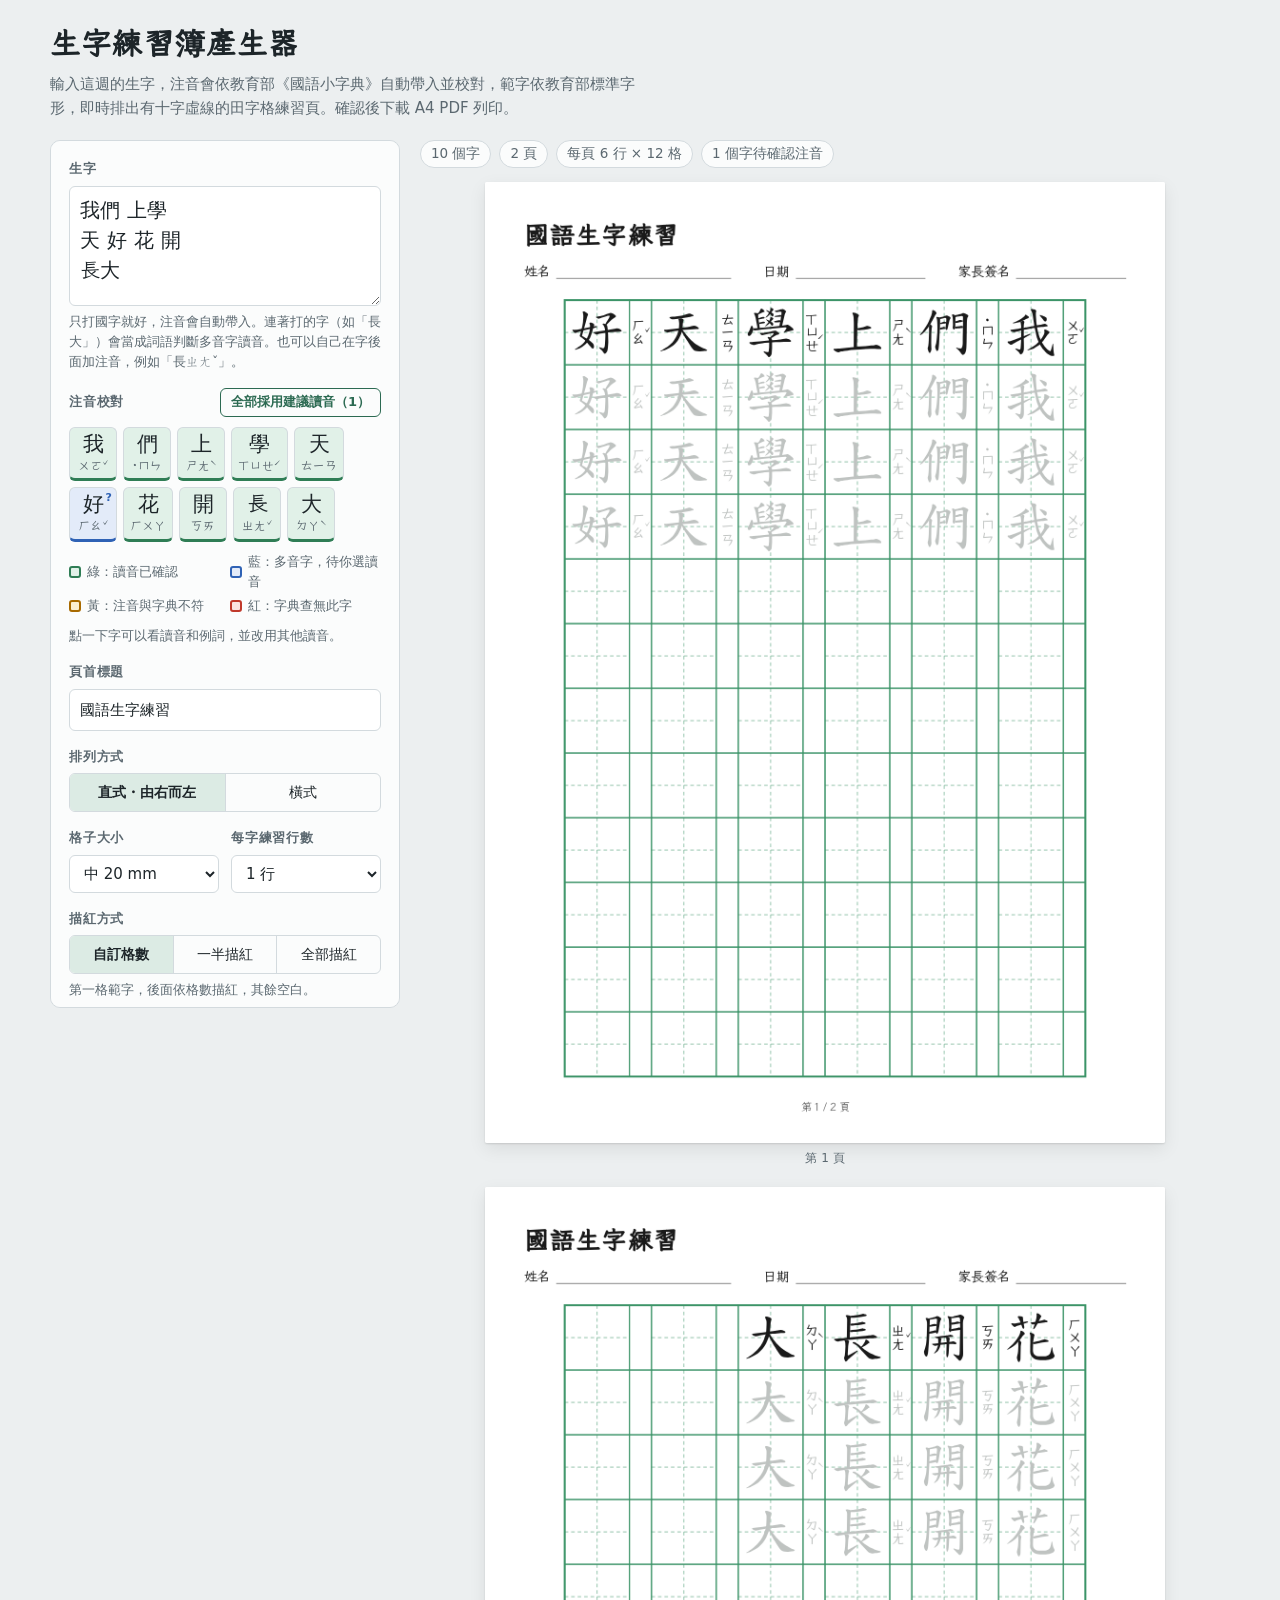
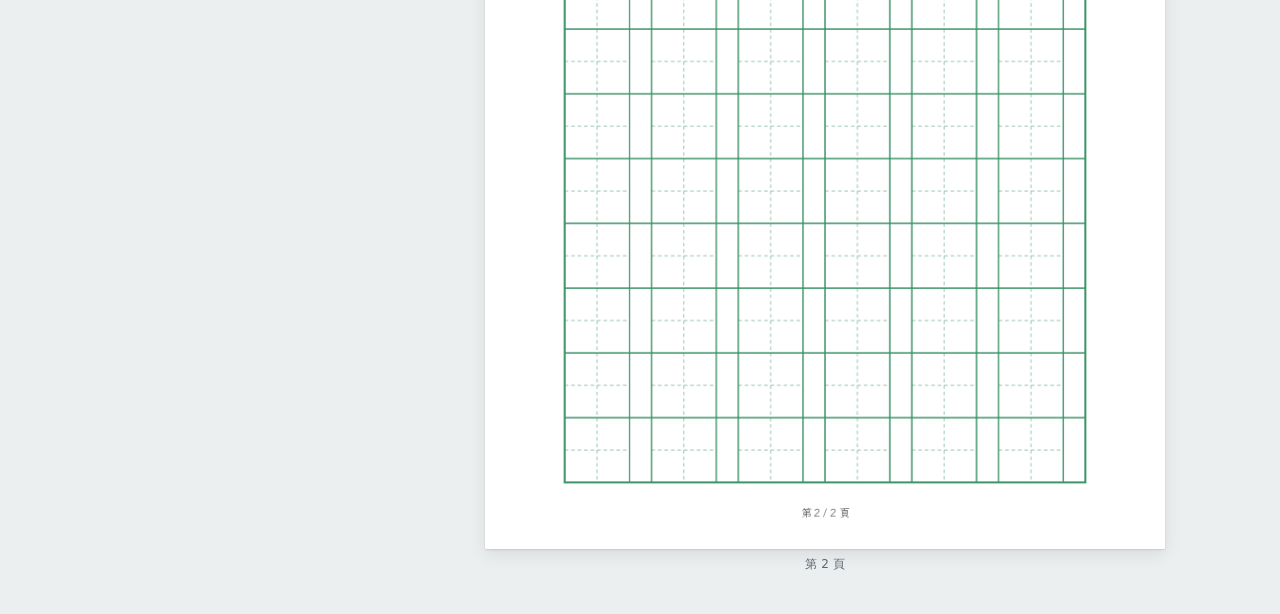
==== commit a29329bc: "加入筆順功能開關 STROKE_ORDER，預設關閉 關閉時隱藏筆順設定，預覽與 PDF 不標序號、不加分解格；範字仍依標準字形畫。 使用者原本的筆順選擇仍保存，日後開啟時沿用。  Co-Author" ====
--- a/docs/index.html
+++ b/docs/index.html
@@ -175,7 +175,7 @@
 <div class="wrap">
   <header>
     <h1>生字練習簿產生器</h1>
-    <p>輸入這週的生字，注音會依教育部《國語小字典》自動帶入並校對，範字依教育部標準字體標出筆順，即時排出有十字虛線的田字格練習頁。確認後下載 A4 PDF 列印。</p>
+    <p>輸入這週的生字，注音會依教育部《國語小字典》自動帶入並校對，範字依教育部標準字形，即時排出有十字虛線的田字格練習頁。確認後下載 A4 PDF 列印。</p>
   </header>
 
   <p class="notice" id="notice">正在載入…如果這段文字一直沒有消失，代表目前的開啟方式沒有執行頁面程式（例如手機或 App 內的檔案預覽）。請把檔案存到電腦，用 Chrome、Edge 或 Safari 開啟。</p>
@@ -261,7 +261,7 @@
         <p class="hint" id="tmode-hint"></p>
       </div>
 
-      <div class="field">
+      <div class="field" id="stroke-field" hidden>
         <span class="label">筆順</span>
         <div class="seg">
           <label><input type="radio" name="stroke" value="none" id="k-none">不顯示</label>
@@ -326,6 +326,8 @@
 const NUM_FONT = '"Noto Sans TC",Arial,sans-serif';
 const SHARDS = 200;
 const GLYPH = 0.86;
+// 筆順功能開關：false 時隱藏筆順設定，輸出不標序號、不加分解格（範字仍照標準字形畫）
+const STROKE_ORDER = false;
 
 const DICT_ZIP = 'data/dict_mini_2019_20260929.zip';
 const OFFLINE = !!document.getElementById('data-dict-zip');
@@ -584,7 +586,7 @@
     trace: Math.max(0, Math.min(12, Number($('trace').value) || 0)),
     traceMode: document.querySelector('input[name="tmode"]:checked').value,
     repeat: Number($('repeat').value),
-    stroke: document.querySelector('input[name="stroke"]:checked').value,
+    stroke: STROKE_ORDER ? document.querySelector('input[name="stroke"]:checked').value : 'none',
     zhuyin: $('zhuyin').checked,
     color: document.querySelector('input[name="color"]:checked').value,
   };
@@ -822,7 +824,7 @@
   head.append(el('b', '', r.ch), el('strong', '', st.label));
   const st2 = strokeOf(r.ch);
   const strokeNote = st2 ? `筆順：共 ${st2.length} 畫。` : st2 === null ? '沒有筆順資料，範字改用字型顯示，不標筆順。' : '筆順資料載入中…';
-  const parts = [head, el('p', '', r.note), el('p', '', strokeNote)];
+  const parts = [head, el('p', '', r.note), ...(STROKE_ORDER ? [el('p', '', strokeNote)] : [])];
 
   if (r.readings) {
     const list = el('div', 'readings');
@@ -895,7 +897,7 @@
 
   const per = o.vertical ? `每頁 ${g.lanes} 行 × ${g.len} 格` : `每頁 ${g.lanes} 列 × ${g.len} 格`;
   const todo = resolved.filter(r => r.status !== 'ok' && r.status !== 'none').length;
-  const noStroke = resolved.filter(r => strokeOf(r.ch) === null).length;
+  const noStroke = STROKE_ORDER ? resolved.filter(r => strokeOf(r.ch) === null).length : 0;
   const chips = g.count
     ? [`${g.count} 個字`, `${g.pages.length} 頁`, per, ...(todo ? [`${todo} 個字待確認注音`] : []), ...(noStroke ? [`${noStroke} 個字沒有筆順資料`] : [])]
     : ['尚未輸入生字，下方是空白練習頁', per];
@@ -916,7 +918,9 @@
 }
 
 function save() {
-  try { localStorage.setItem(STORE_KEY, JSON.stringify(readOpts())); } catch (e) {}
+  // 筆順關閉時仍存使用者原本的選擇，日後開啟不會被重設成「不顯示」
+  const stroke = document.querySelector('input[name="stroke"]:checked').value;
+  try { localStorage.setItem(STORE_KEY, JSON.stringify({ ...readOpts(), stroke })); } catch (e) {}
 }
 
 function restore() {
@@ -1032,6 +1036,7 @@
 document.querySelector('.panel').addEventListener('change', schedule);
 $('pdf').addEventListener('click', exportPdf);
 $('print').hidden = !CAN_PRINT;
+$('stroke-field').hidden = !STROKE_ORDER;
 $('print').addEventListener('click', printPages);
 $('apply-all').addEventListener('click', applyAll);
 $('tabs').addEventListener('click', e => {
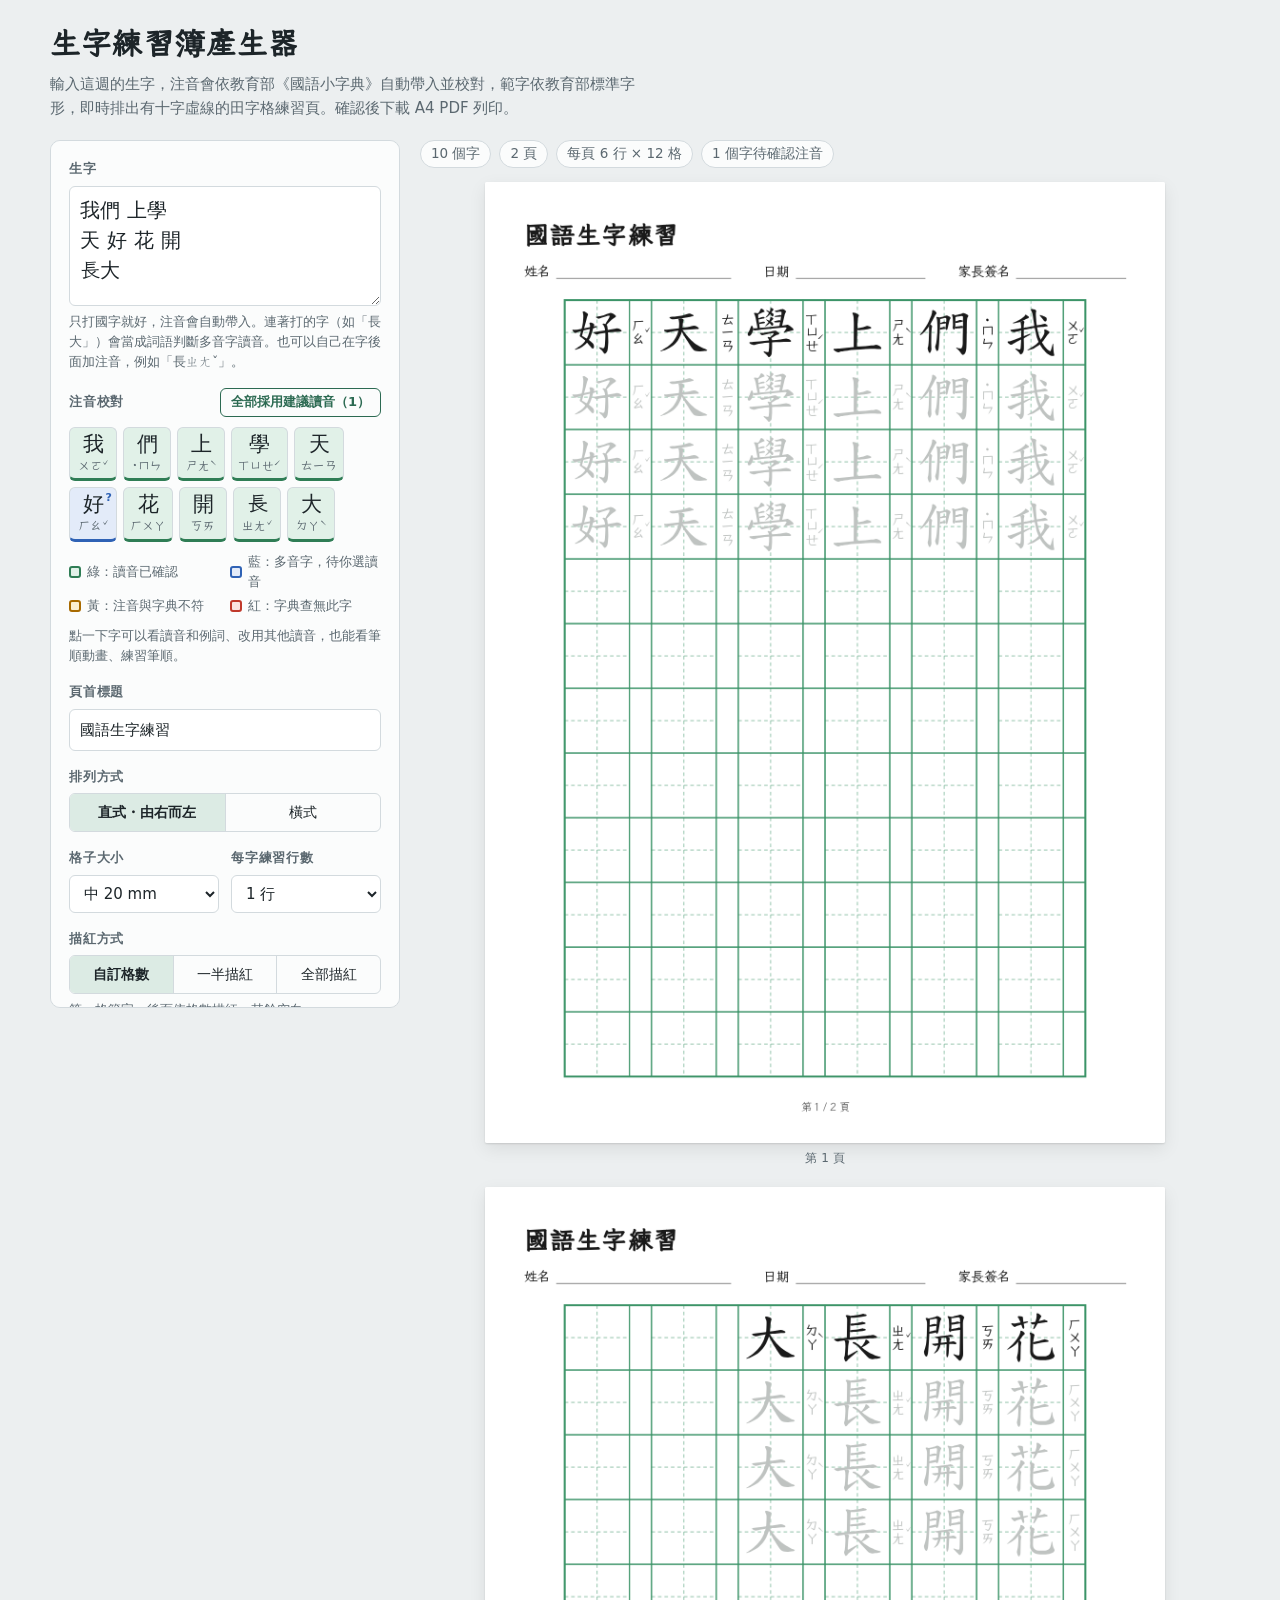
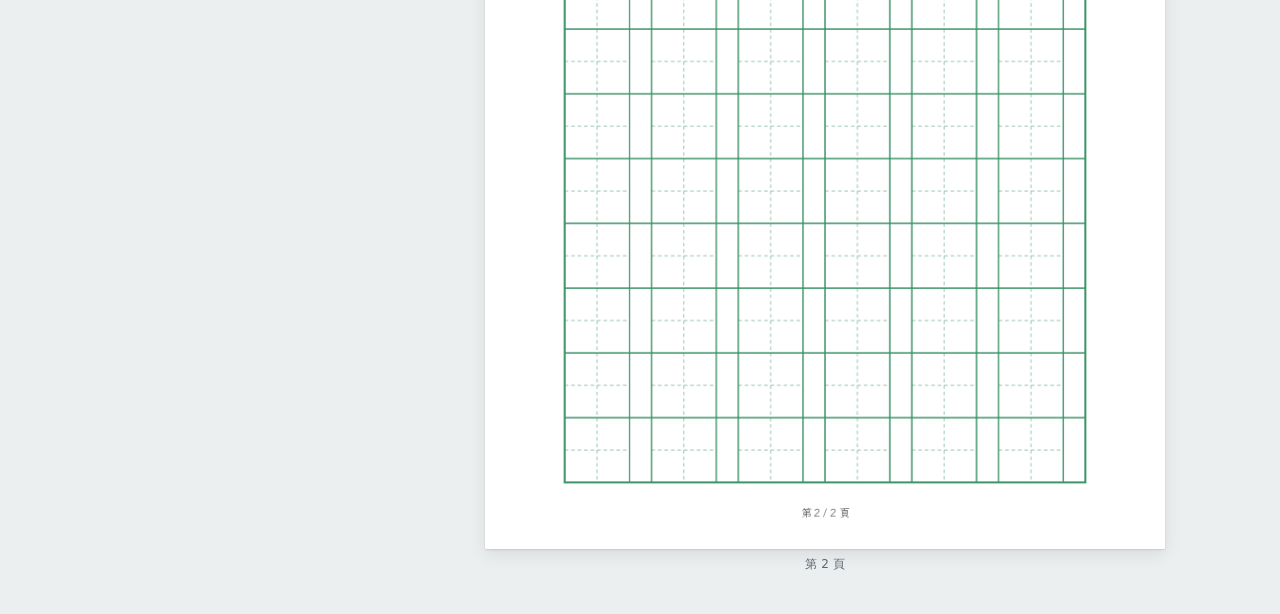
==== commit 1c702482: "加入筆順動畫與互動練習（STROKE_PRACTICE，獨立於 STROKE_ORDER） - 筆順資料加入完整運筆路線（tools/data.py 重新產生 docs/strokes/） - 點字開" ====
--- a/docs/index.html
+++ b/docs/index.html
@@ -170,6 +170,27 @@
 .sheet { width: 100%; max-width: 680px; display: flex; flex-direction: column; gap: 6px; }
 .sheet canvas { width: 100%; height: auto; display: block; background: #ffffff; border-radius: 2px; box-shadow: 0 1px 2px rgba(0,0,0,0.12), 0 6px 18px rgba(0,0,0,0.08); }
 .sheet span { font-size: 12px; color: var(--muted); text-align: center; font-variant-numeric: tabular-nums; }
+
+/* 筆順動畫與練習視窗：格子固定白底（像紙），手機上幾乎滿版 */
+dialog.practice { border: 0; border-radius: 12px; padding: 14px 16px 16px; background: var(--panel); color: var(--ink); width: min(440px, calc(100vw - 20px)); max-height: calc(100dvh - 20px); overflow-y: auto; }
+dialog.practice::backdrop { background: rgba(0, 0, 0, 0.45); }
+.pr-head { display: flex; align-items: center; gap: 10px; }
+.pr-head b { font-family: var(--font-display); font-size: 32px; font-weight: 400; line-height: 1; }
+.pr-head span { flex: 1; color: var(--muted); font-size: 14px; }
+.pr-close { font: inherit; font-size: 26px; line-height: 1; width: 40px; height: 40px; color: var(--muted); background: transparent; border: 0; cursor: pointer; }
+.pr-board { position: relative; width: 100%; max-width: 400px; aspect-ratio: 1; margin: 8px auto; }
+.pr-board canvas { display: block; width: 100%; height: 100%; background: #ffffff; border-radius: 6px; touch-action: none; cursor: crosshair; }
+.pr-done { display: flex; flex-direction: column; align-items: center; gap: 2px; margin-bottom: 8px; padding: 8px 12px; text-align: center; background: var(--ok-soft); border-radius: 8px; }
+.pr-done .stars { font-size: 34px; line-height: 1.1; letter-spacing: 6px; color: #e8a317; animation: pr-pop 0.6s ease-out both; }
+.pr-done strong { font-family: var(--font-display); font-size: 24px; color: var(--ok); }
+.pr-done span { font-size: 14px; color: var(--muted); }
+@keyframes pr-pop { from { transform: scale(0.3); opacity: 0; } 70% { transform: scale(1.15); } to { transform: scale(1); opacity: 1; } }
+@media (prefers-reduced-motion: reduce) { .pr-done .stars { animation: none; } }
+.pr-msg { margin: 0 0 8px; min-height: 3.2em; font-size: 15px; text-align: center; }
+.pr-msg.err { color: var(--bad); font-weight: 700; }
+.pr-msg.ok { color: var(--ok); font-weight: 700; }
+.pr-actions { display: flex; gap: 8px; margin-top: 10px; }
+.pr-actions .btn { flex: 1; padding: 10px 6px; font-size: 14px; }
 </style>
 
 <div class="wrap">
@@ -310,6 +331,24 @@
 
 <div id="print-root"></div>
 
+<dialog class="practice" id="practice" aria-labelledby="pr-char">
+  <div class="pr-head">
+    <b id="pr-char"></b><span id="pr-info"></span>
+    <button class="pr-close" id="pr-close" type="button" aria-label="關閉">×</button>
+  </div>
+  <div class="pr-board">
+    <canvas id="pr-canvas" aria-label="筆順練習格：用手指或滑鼠依筆順一筆一筆寫"></canvas>
+  </div>
+  <div class="pr-done" id="pr-done" role="status" hidden><div class="stars" id="pr-stars"></div><strong id="pr-praise"></strong><span id="pr-sub"></span></div>
+  <p class="pr-msg" id="pr-msg" role="status" aria-live="polite"></p>
+  <label class="check"><input type="checkbox" id="pr-guide" checked>顯示淡色範字</label>
+  <div class="pr-actions">
+    <button class="btn btn-alt" id="pr-demo" type="button">看動畫</button>
+    <button class="btn btn-alt" id="pr-again" type="button">重新練習</button>
+    <button class="btn" id="pr-next" type="button">下一個字</button>
+  </div>
+</dialog>
+
 <script src="vendor/jspdf.umd.min.js"></script>
 <script>
 const $ = id => document.getElementById(id);
@@ -328,6 +367,8 @@
 const GLYPH = 0.86;
 // 筆順功能開關：false 時隱藏筆順設定，輸出不標序號、不加分解格（範字仍照標準字形畫）
 const STROKE_ORDER = false;
+// 筆順動畫與練習開關：與 STROKE_ORDER 各自獨立，共用同一份筆順資料
+const STROKE_PRACTICE = true;
 
 const DICT_ZIP = 'data/dict_mini_2019_20260929.zip';
 const OFFLINE = !!document.getElementById('data-dict-zip');
@@ -808,7 +849,7 @@
   if (dictState === 'loading') msg.textContent = '字典載入中…';
   else if (dictState === 'failed') msg.textContent = '字典沒有載入，目前不會校對注音，只使用你輸入的注音。請重新整理頁面再試。';
   else if (!resolved.length) msg.textContent = '輸入生字後，這裡會列出每個字的注音校對結果。';
-  else msg.textContent = '點一下字可以看讀音和例詞，並改用其他讀音。';
+  else msg.textContent = STROKE_PRACTICE ? '點一下字可以看讀音和例詞、改用其他讀音，也能看筆順動畫、練習筆順。' : '點一下字可以看讀音和例詞，並改用其他讀音。';
 
   renderDetail();
 }
@@ -824,7 +865,14 @@
   head.append(el('b', '', r.ch), el('strong', '', st.label));
   const st2 = strokeOf(r.ch);
   const strokeNote = st2 ? `筆順：共 ${st2.length} 畫。` : st2 === null ? '沒有筆順資料，範字改用字型顯示，不標筆順。' : '筆順資料載入中…';
-  const parts = [head, el('p', '', r.note), ...(STROKE_ORDER ? [el('p', '', strokeNote)] : [])];
+  const parts = [head, el('p', '', r.note), ...(STROKE_ORDER || STROKE_PRACTICE ? [el('p', '', strokeNote)] : [])];
+  if (STROKE_PRACTICE && st2) {
+    const b = el('button', 'btn', '筆順動畫與練習');
+    b.type = 'button';
+    const i = selected;
+    b.addEventListener('click', () => openPractice(i));
+    parts.push(b);
+  }
 
   if (r.readings) {
     const list = el('div', 'readings');
@@ -1031,6 +1079,283 @@
   }
 }
 
+// ---- 筆順動畫與練習 ----
+// 每一筆的資料是 [外框路徑, 起筆 x, 起筆 y, 運筆路線 [x0, y0, x1, y1, …]]，座標在 1024 × 1024 的方框裡。
+// 寫完一筆就和每一筆的運筆路線比對：最像的那一筆就是孩子寫的那一筆，再看它是不是該寫的那一筆。
+const PR_INK = { guide: '#e4e7e5', done: MODEL_INK, pen: '#4a4f52', wrong: '#d0342c', hint: '#2f62b5', demo: MODEL_INK };
+const PR_BRUSH = 150;      // 動畫筆刷寬度（1024 方框單位），只在該筆外框內上色
+const PR_TOL = 140;        // 平均偏離容許值：約為字寬的 14%，給小朋友寬鬆一點
+const PR_PRAISE = ['太厲害了！', '好棒的筆順！', '一次就寫對！', '寫得真好！'];
+const pr = { list: [], at: 0, strokes: null, idx: 0, mistakes: 0, pts: null, wrong: null, hint: -1, hintT: 0, demo: -1, demoT: 0, token: 0 };
+
+const trackOf = s => { const t = s[3] || [s[1], s[2]], pts = []; for (let i = 0; i < t.length; i += 2) pts.push([t[i], t[i + 1]]); return pts; };
+const lenOf = pts => pts.reduce((a, p, i) => i ? a + Math.hypot(p[0] - pts[i - 1][0], p[1] - pts[i - 1][1]) : 0, 0);
+
+function resample(pts, n) {
+  const total = lenOf(pts);
+  if (pts.length < 2 || !total) return Array.from({ length: n }, () => pts[0]);
+  const out = [];
+  let seg = 1, acc = 0;
+  for (let k = 0; k < n; k++) {
+    const want = total * k / (n - 1);
+    while (seg < pts.length - 1 && acc + Math.hypot(pts[seg][0] - pts[seg - 1][0], pts[seg][1] - pts[seg - 1][1]) < want) {
+      acc += Math.hypot(pts[seg][0] - pts[seg - 1][0], pts[seg][1] - pts[seg - 1][1]);
+      seg++;
+    }
+    const a = pts[seg - 1], b = pts[seg], L = Math.hypot(b[0] - a[0], b[1] - a[1]) || 1, t = Math.min(1, (want - acc) / L);
+    out.push([a[0] + (b[0] - a[0]) * t, a[1] + (b[1] - a[1]) * t]);
+  }
+  return out;
+}
+
+const meanDist = (a, b) => a.reduce((s, p, i) => s + Math.hypot(p[0] - b[i][0], p[1] - b[i][1]), 0) / a.length;
+
+// 回傳 { ok, msg }：ok 表示寫對了該寫的那一筆
+function judgeStroke(strokes, idx, pts) {
+  const n = 24, user = resample(pts, n);
+  const scores = strokes.map(s => {
+    const t = resample(trackOf(s), n);
+    return { fwd: meanDist(user, t), rev: meanDist(user, t.slice().reverse()), len: lenOf(trackOf(s)) };
+  });
+  let best = 0;
+  scores.forEach((s, j) => { if (Math.min(s.fwd, s.rev) < Math.min(scores[best].fwd, scores[best].rev)) best = j; });
+  const b = scores[best], hit = Math.min(b.fwd, b.rev) < PR_TOL, want = idx + 1;
+  if (hit && best === idx) {
+    if (b.fwd <= b.rev || b.len < 100) return { ok: true };
+    return { ok: false, msg: `第 ${want} 畫的方向寫反了，要從藍點那一頭開始寫。` };
+  }
+  if (hit && best < idx) return { ok: false, msg: `這是第 ${best + 1} 畫，已經寫過了。現在要寫第 ${want} 畫，看藍色的地方。` };
+  if (hit) return { ok: false, msg: `這是第 ${best + 1} 畫，順序不對喔！要先寫第 ${want} 畫，看藍色的地方。` };
+  return { ok: false, msg: `位置不太對，第 ${want} 畫在藍色的地方，再寫一次。` };
+}
+
+function prBox() {
+  const cv = $('pr-canvas'), S = cv.width;
+  return { cv, S, pad: S * (1 - GLYPH) / 2, k: S * GLYPH / 1024 };
+}
+
+// 畫第 i 筆的前 t（0–1）部分：沿運筆路線刷一條粗線，只留在這一筆的外框內
+function prPartial(ctx, s, t, ink) {
+  if (t >= 1) { ctx.fillStyle = ink; ctx.fill(path(s[0])); return; }
+  const pts = trackOf(s), goal = lenOf(pts) * t;
+  ctx.save();
+  ctx.clip(path(s[0]));
+  ctx.strokeStyle = ink;
+  ctx.lineWidth = PR_BRUSH;
+  ctx.lineCap = 'round';
+  ctx.lineJoin = 'round';
+  ctx.beginPath();
+  ctx.moveTo(...pts[0]);
+  let acc = 0;
+  for (let i = 1; i < pts.length; i++) {
+    const L = Math.hypot(pts[i][0] - pts[i - 1][0], pts[i][1] - pts[i - 1][1]);
+    if (acc + L >= goal) {
+      const r = L ? (goal - acc) / L : 0;
+      ctx.lineTo(pts[i - 1][0] + (pts[i][0] - pts[i - 1][0]) * r, pts[i - 1][1] + (pts[i][1] - pts[i - 1][1]) * r);
+      break;
+    }
+    ctx.lineTo(...pts[i]);
+    acc += L;
+  }
+  if (goal <= 0) ctx.lineTo(pts[0][0] + 0.1, pts[0][1]);
+  ctx.stroke();
+  ctx.restore();
+}
+
+function prLine(ctx, pts, ink, width) {
+  if (!pts || !pts.length) return;
+  ctx.strokeStyle = ink;
+  ctx.lineWidth = width;
+  ctx.lineCap = 'round';
+  ctx.lineJoin = 'round';
+  ctx.beginPath();
+  ctx.moveTo(...pts[0]);
+  for (const p of pts.slice(1)) ctx.lineTo(...p);
+  if (pts.length === 1) ctx.lineTo(pts[0][0] + 0.1, pts[0][1]);
+  ctx.stroke();
+}
+
+function prRender() {
+  const { cv, S, pad, k } = prBox(), ctx = cv.getContext('2d'), strokes = pr.strokes;
+  ctx.setTransform(1, 0, 0, 1, 0, 0);
+  ctx.fillStyle = '#ffffff';
+  ctx.fillRect(0, 0, S, S);
+  const grid = GRID_COLORS[readOpts().color] || GRID_COLORS.green, u = S / 200;
+  ctx.strokeStyle = grid;
+  ctx.lineWidth = u * 1.2;
+  ctx.strokeRect(u, u, S - 2 * u, S - 2 * u);
+  ctx.lineWidth = u * 0.6;
+  ctx.setLineDash([u * 5, u * 4]);
+  ctx.beginPath();
+  ctx.moveTo(S / 2, 0); ctx.lineTo(S / 2, S); ctx.moveTo(0, S / 2); ctx.lineTo(S, S / 2);
+  ctx.stroke();
+  ctx.setLineDash([]);
+  if (!strokes) return;
+
+  ctx.translate(pad, pad);
+  ctx.scale(k, k);
+  if ($('pr-guide').checked || pr.demo >= 0) { ctx.fillStyle = PR_INK.guide; strokes.forEach(s => ctx.fill(path(s[0]))); }
+  if (pr.demo >= 0) {
+    for (let i = 0; i < pr.demo; i++) prPartial(ctx, strokes[i], 1, PR_INK.demo);
+    if (pr.demo < strokes.length) prPartial(ctx, strokes[pr.demo], pr.demoT, PR_INK.demo);
+    return;
+  }
+  for (let i = 0; i < pr.idx; i++) prPartial(ctx, strokes[i], 1, PR_INK.done);
+  if (pr.hint >= 0) {
+    const s = strokes[pr.hint];
+    prPartial(ctx, s, pr.hintT, PR_INK.hint);
+    ctx.fillStyle = PR_INK.hint;
+    ctx.beginPath();
+    ctx.arc(...trackOf(s)[0], 34, 0, Math.PI * 2);
+    ctx.fill();
+  }
+  prLine(ctx, pr.wrong, PR_INK.wrong, 44);
+  prLine(ctx, pr.pts, PR_INK.pen, 44);
+}
+
+// 依序跑動畫：每一筆的時間跟長度成正比；token 變了就停（換字、關閉、重新開始）
+function prAnimate(step) {
+  const token = ++pr.token;
+  return new Promise(resolve => {
+    let t0 = performance.now();
+    const tick = now => {
+      if (token !== pr.token) return resolve(false);
+      if (step(now - t0, () => { t0 = now; })) requestAnimationFrame(tick);
+      else resolve(true);
+    };
+    requestAnimationFrame(tick);
+  });
+}
+
+const prDuration = s => 300 + lenOf(trackOf(s)) * 0.7;
+
+async function prDemo() {
+  const strokes = pr.strokes;
+  Object.assign(pr, { demo: 0, demoT: 0, pts: null, wrong: null, hint: -1 });
+  $('pr-done').hidden = true;
+  prMsg(`筆順動畫：共 ${strokes.length} 畫，看清楚每一筆從哪裡開始。`);
+  const done = await prAnimate((ms, restart) => {
+    const d = prDuration(strokes[pr.demo]);
+    pr.demoT = Math.min(1, ms / d);
+    if (ms >= d + 250) { pr.demo++; pr.demoT = 0; restart(); }
+    prRender();
+    return pr.demo < strokes.length;
+  });
+  if (done) prStart('看完了，換你寫寫看！從第 1 畫開始。');
+}
+
+function prStart(msg) {
+  ++pr.token;
+  Object.assign(pr, { demo: -1, idx: 0, mistakes: 0, pts: null, wrong: null, hint: -1 });
+  $('pr-done').hidden = true;
+  prMsg(msg || '從第 1 畫開始寫。');
+  prRender();
+}
+
+function prShowHint(i) {
+  pr.hint = i;
+  pr.hintT = 0;
+  const d = prDuration(pr.strokes[i]);
+  prAnimate(ms => { pr.hintT = Math.min(1, ms / d); prRender(); return ms < d; });
+}
+
+function prMsg(text, cls) {
+  $('pr-msg').hidden = false;
+  $('pr-msg').textContent = text;
+  $('pr-msg').className = 'pr-msg' + (cls ? ' ' + cls : '');
+}
+
+function prFinish() {
+  const n = pr.strokes.length, m = pr.mistakes;
+  $('pr-stars').textContent = m === 0 ? '★★★' : m <= 2 ? '★★☆' : '★☆☆';
+  $('pr-praise').textContent = m === 0 ? PR_PRAISE[Math.floor(Math.random() * PR_PRAISE.length)] : '完成了，筆順全部正確！';
+  $('pr-sub').textContent = m === 0 ? `「${pr.list[pr.at].ch}」共 ${n} 畫，每一畫都寫對了。` : `「${pr.list[pr.at].ch}」共 ${n} 畫，訂正了 ${m} 次，再練一次會更好！`;
+  $('pr-done').hidden = false;
+  $('pr-msg').hidden = true;
+}
+
+function prPoint(e) {
+  const { cv, pad, k } = prBox(), r = cv.getBoundingClientRect(), sc = cv.width / r.width;
+  return [((e.clientX - r.left) * sc - pad) / k, ((e.clientY - r.top) * sc - pad) / k];
+}
+
+function prDown(e) {
+  if (!pr.strokes || pr.idx >= pr.strokes.length) return;
+  if (pr.demo >= 0) prStart();   // 動畫中直接下筆就跳過動畫
+  e.preventDefault();
+  $('pr-canvas').setPointerCapture(e.pointerId);
+  pr.pts = [prPoint(e)];
+  pr.wrong = null;
+  prRender();
+}
+
+function prMove(e) {
+  if (!pr.pts) return;
+  e.preventDefault();
+  for (const ev of e.getCoalescedEvents ? e.getCoalescedEvents() : [e]) pr.pts.push(prPoint(ev));
+  prRender();
+}
+
+function prUp() {
+  const pts = pr.pts;
+  if (!pts) return;
+  pr.pts = null;
+  if (lenOf(pts) < 12 && lenOf(trackOf(pr.strokes[pr.idx])) > 120) { prMsg('請按住，再畫出一筆。'); prRender(); return; }
+  const r = judgeStroke(pr.strokes, pr.idx, pts);
+  if (r.ok) {
+    ++pr.token;
+    pr.idx++;
+    pr.hint = -1;
+    prRender();
+    if (pr.idx >= pr.strokes.length) prFinish();
+    else prMsg(`第 ${pr.idx} 畫寫對了！接著寫第 ${pr.idx + 1} 畫。`, 'ok');
+  } else {
+    pr.mistakes++;
+    pr.wrong = pts;
+    prMsg(r.msg, 'err');
+    prShowHint(pr.idx);
+  }
+}
+
+function prFit() {
+  const cv = $('pr-canvas'), S = Math.round(cv.getBoundingClientRect().width * Math.min(window.devicePixelRatio || 1, 2));
+  if (S && cv.width !== S) { cv.width = cv.height = S; }
+  prRender();
+}
+
+async function openPractice(i) {
+  pr.list = resolved.filter(r => strokeOf(r.ch));
+  const ch = resolved[i]?.ch;
+  pr.at = Math.max(0, pr.list.findIndex(r => r.ch === ch));
+  const dlg = $('practice');
+  if (!dlg.open) dlg.showModal();
+  prLoad();
+}
+
+function prLoad() {
+  const item = pr.list[pr.at];
+  pr.strokes = item ? strokeOf(item.ch) : null;
+  ++pr.token;
+  Object.assign(pr, { idx: 0, demo: -1, hint: -1, pts: null, wrong: null });
+  $('pr-char').textContent = item ? item.ch : '';
+  $('pr-info').textContent = item ? `${item.use || ''} 共 ${pr.strokes.length} 畫` : '';
+  $('pr-next').hidden = pr.list.length < 2;
+  prFit();
+  if (pr.strokes) prDemo();
+}
+
+$('pr-canvas').addEventListener('pointerdown', prDown);
+$('pr-canvas').addEventListener('pointermove', prMove);
+$('pr-canvas').addEventListener('pointerup', prUp);
+$('pr-canvas').addEventListener('pointercancel', () => { pr.pts = null; prRender(); });
+$('pr-demo').addEventListener('click', prDemo);
+$('pr-again').addEventListener('click', () => prStart());
+$('pr-next').addEventListener('click', () => { pr.at = (pr.at + 1) % pr.list.length; prLoad(); });
+$('pr-guide').addEventListener('change', prRender);
+$('pr-close').addEventListener('click', () => $('practice').close());
+$('practice').addEventListener('close', () => { ++pr.token; });
+window.addEventListener('resize', () => { if ($('practice').open) prFit(); });
+
 restore();
 document.querySelector('.panel').addEventListener('input', schedule);
 document.querySelector('.panel').addEventListener('change', schedule);
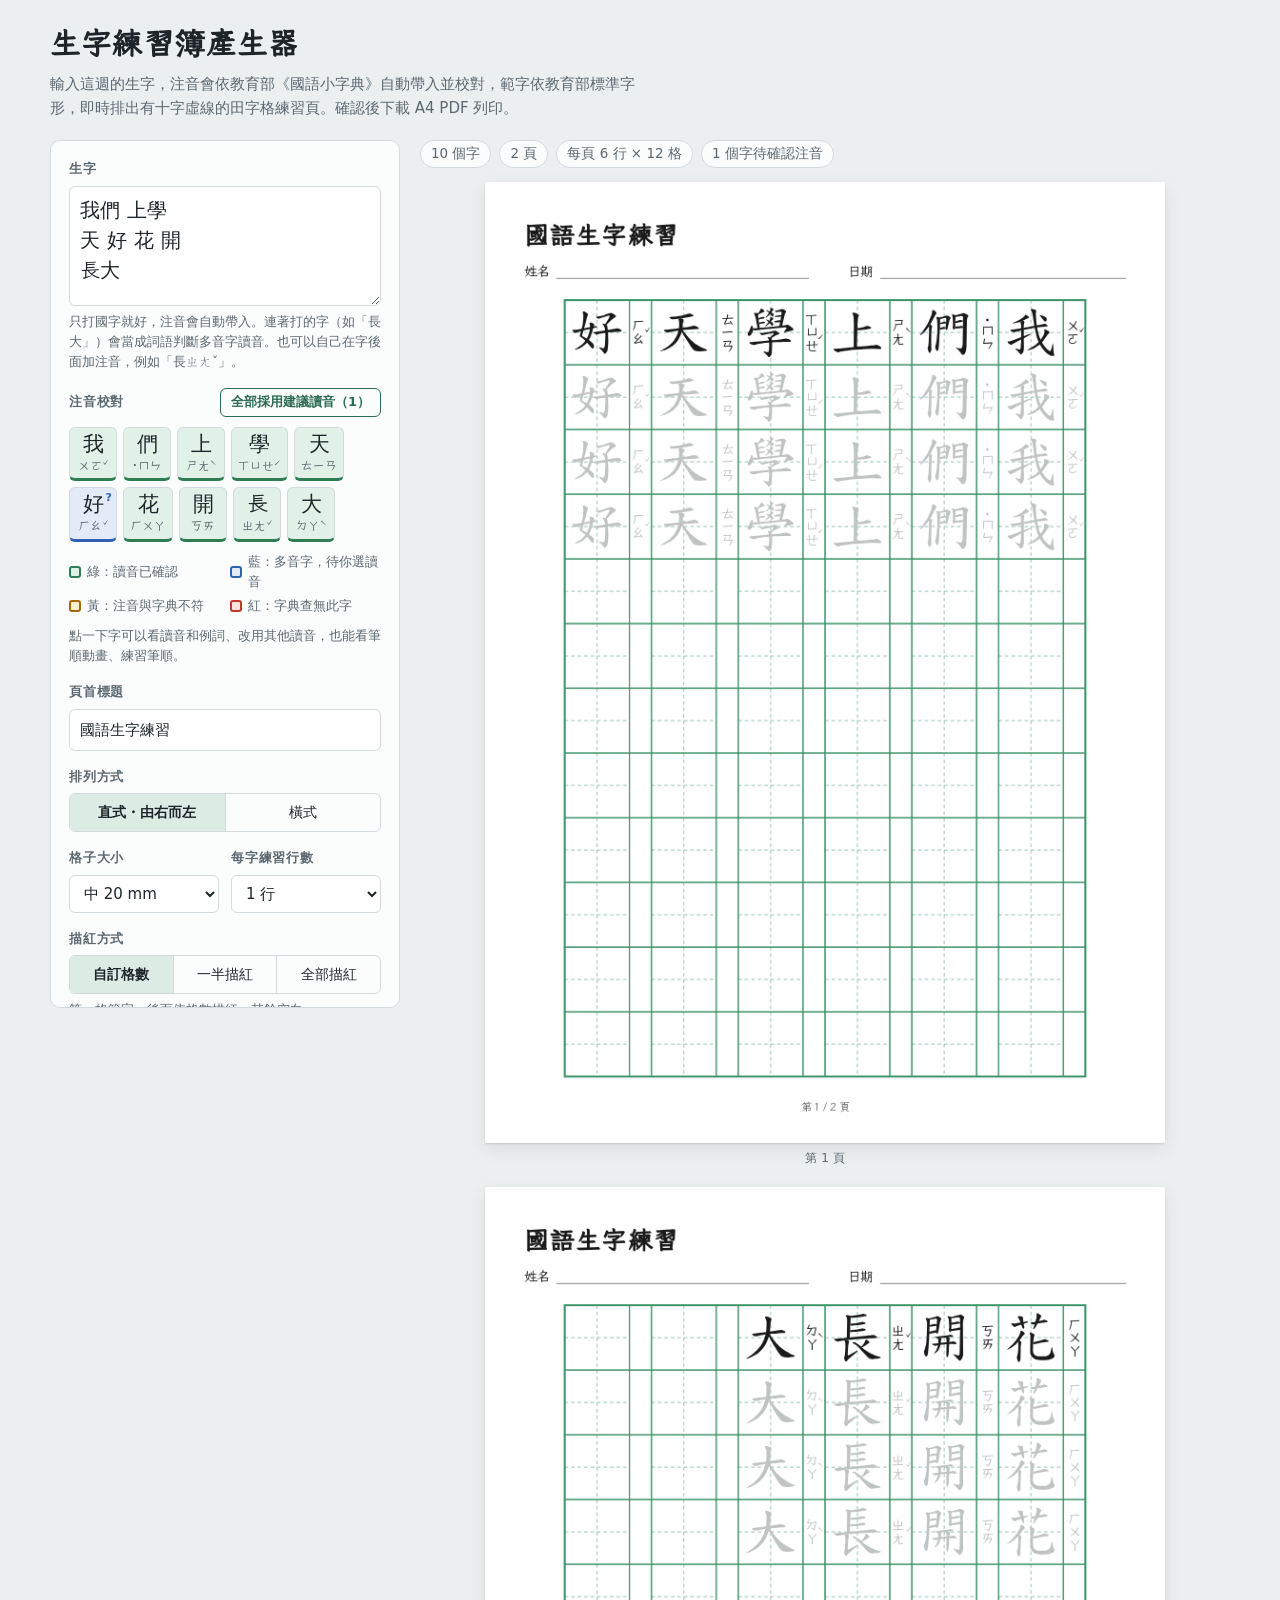
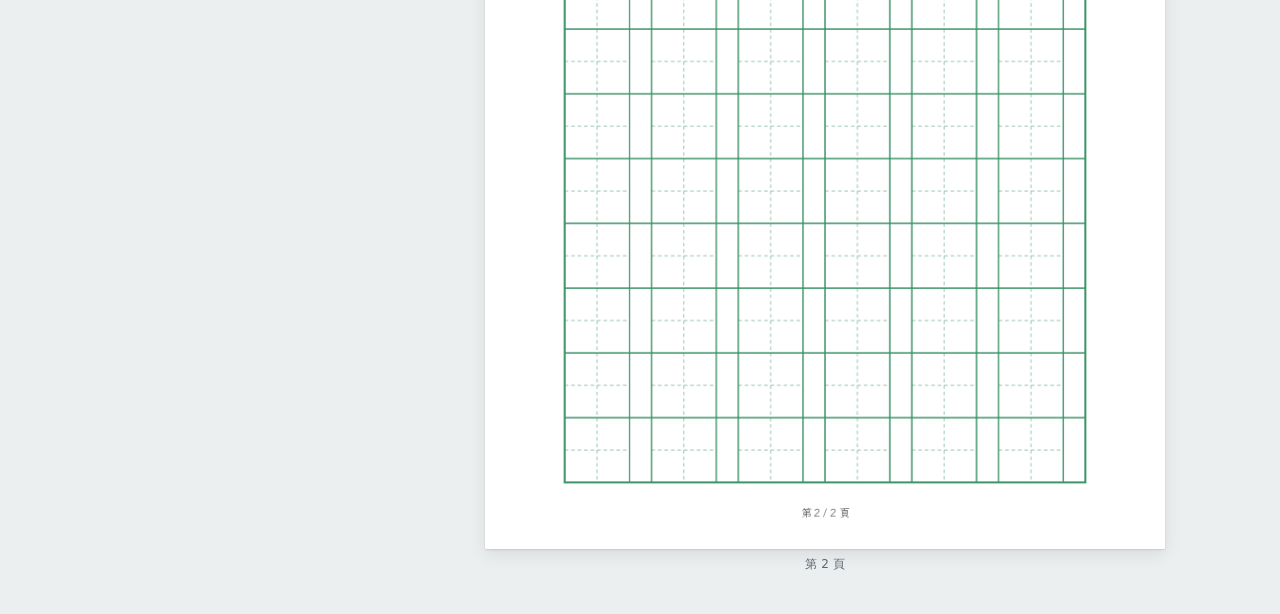
==== commit e44560c8: "移除練習頁頁首的家長簽名欄 頁首只保留姓名與日期，兩欄重新分配為整頁寬度。  Co-Authored-By: Claude Opus 5.5 <noreply@anthropic.com> Claud" ====
--- a/docs/index.html
+++ b/docs/index.html
@@ -114,9 +114,10 @@
 @media print {
   @page { size: A4; margin: 0; }
   :root, body { padding: 0 !important; margin: 0 !important; background: #ffffff !important; }
-  .wrap { display: none !important; }
-  #print-root { display: block; }
-  #print-root img { display: block; width: 210mm; height: 297mm; }
+  body > :not(#print-root) { display: none !important; }
+  #print-root { display: block; -webkit-print-color-adjust: exact; print-color-adjust: exact; }
+  /* 每張圖就是一整頁 A4；瀏覽器若不採用零邊界，就等比縮小放進可列印範圍，不會把一頁切成兩頁 */
+  #print-root img { display: block; width: 210mm; height: 297mm; max-width: 100%; max-height: 100vh; object-fit: contain; margin: 0 auto; break-inside: avoid; }
   #print-root img:not(:last-child) { break-after: page; }
 }
 .btn-line { font: inherit; font-size: 13px; font-weight: 700; color: var(--accent); background: transparent; border: 1px solid var(--accent); border-radius: 6px; padding: 3px 10px; cursor: pointer; }
@@ -739,7 +740,7 @@
   ctx.strokeStyle = '#555';
   ctx.lineWidth = 0.2;
   const y = PAGE.m + 17;
-  const fields = [['姓名', PAGE.m, 76], ['日期', 86, 136], ['家長簽名', 146, PAGE.w - PAGE.m]];
+  const fields = [['姓名', PAGE.m, 100], ['日期', 112, PAGE.w - PAGE.m]];
   for (const [label, x1, x2] of fields) {
     ctx.fillText(label, x1, y);
     const lx = x1 + ctx.measureText(label).width + 2;
@@ -955,7 +956,7 @@
 
 async function ensureFonts() {
   const o = readOpts();
-  const text = o.text + o.title + '國姓名日期家長簽名第頁生字練習ˊˇˋ˙' + resolved.map(r => r.use).join('');
+  const text = o.text + o.title + '國姓名日期第頁生字練習ˊˇˋ˙' + resolved.map(r => r.use).join('');
   try { await document.fonts.load(`40px "LXGW WenKai TC"`, text); } catch (e) {}
 }
 
@@ -1056,20 +1057,32 @@
   }
 }
 
+// 列印內容：把每一頁畫成 A4 圖片放進 #print-root，列印時只印這裡。
+function fillPrintRoot(o, g) {
+  const imgs = [];
+  for (const cv of pageCanvases(o, g)) {
+    const img = new Image();
+    img.src = cv.toDataURL('image/png');
+    img.alt = `第 ${imgs.length + 1} 頁`;
+    imgs.push(img);
+  }
+  $('print-root').replaceChildren(...imgs);
+  return imgs;
+}
+
+// 按鈕準備好的列印內容對應哪一組設定；設定或字典狀態變了，選單列印時就要重畫
+let printKey = '';
+const currentPrintKey = () => JSON.stringify(readOpts()) + dictState;
+
 async function printPages() {
   const btn = $('print');
   btn.disabled = true;
   setMsg('正在準備列印…');
   try {
     const { o, g } = await preparePages();
-    const imgs = [];
-    for (const cv of pageCanvases(o, g)) {
-      const img = new Image();
-      img.src = cv.toDataURL('image/png');
-      imgs.push(img);
-    }
+    const imgs = fillPrintRoot(o, g);
+    printKey = currentPrintKey();
     await Promise.all(imgs.map(img => img.decode().catch(() => {})));
-    $('print-root').replaceChildren(...imgs);
     setMsg('列印時請選 A4、邊界「無」、縮放 100%。');
     window.print();
   } catch (e) {
@@ -1078,6 +1091,15 @@
     btn.disabled = false;
   }
 }
+
+// 用瀏覽器選單、Ctrl+P 或手機分享選單列印時沒有經過按鈕，在這裡依目前設定同步補上列印內容，
+// 避免印出空白頁或上一次的舊內容。
+window.addEventListener('beforeprint', () => {
+  if (printKey === currentPrintKey()) return;
+  const o = readOpts();
+  fillPrintRoot(o, plan(o, resolve(parse(o.text), DICT)));
+  printKey = '';
+});
 
 // ---- 筆順動畫與練習 ----
 // 每一筆的資料是 [外框路徑, 起筆 x, 起筆 y, 運筆路線 [x0, y0, x1, y1, …]]，座標在 1024 × 1024 的方框裡。
